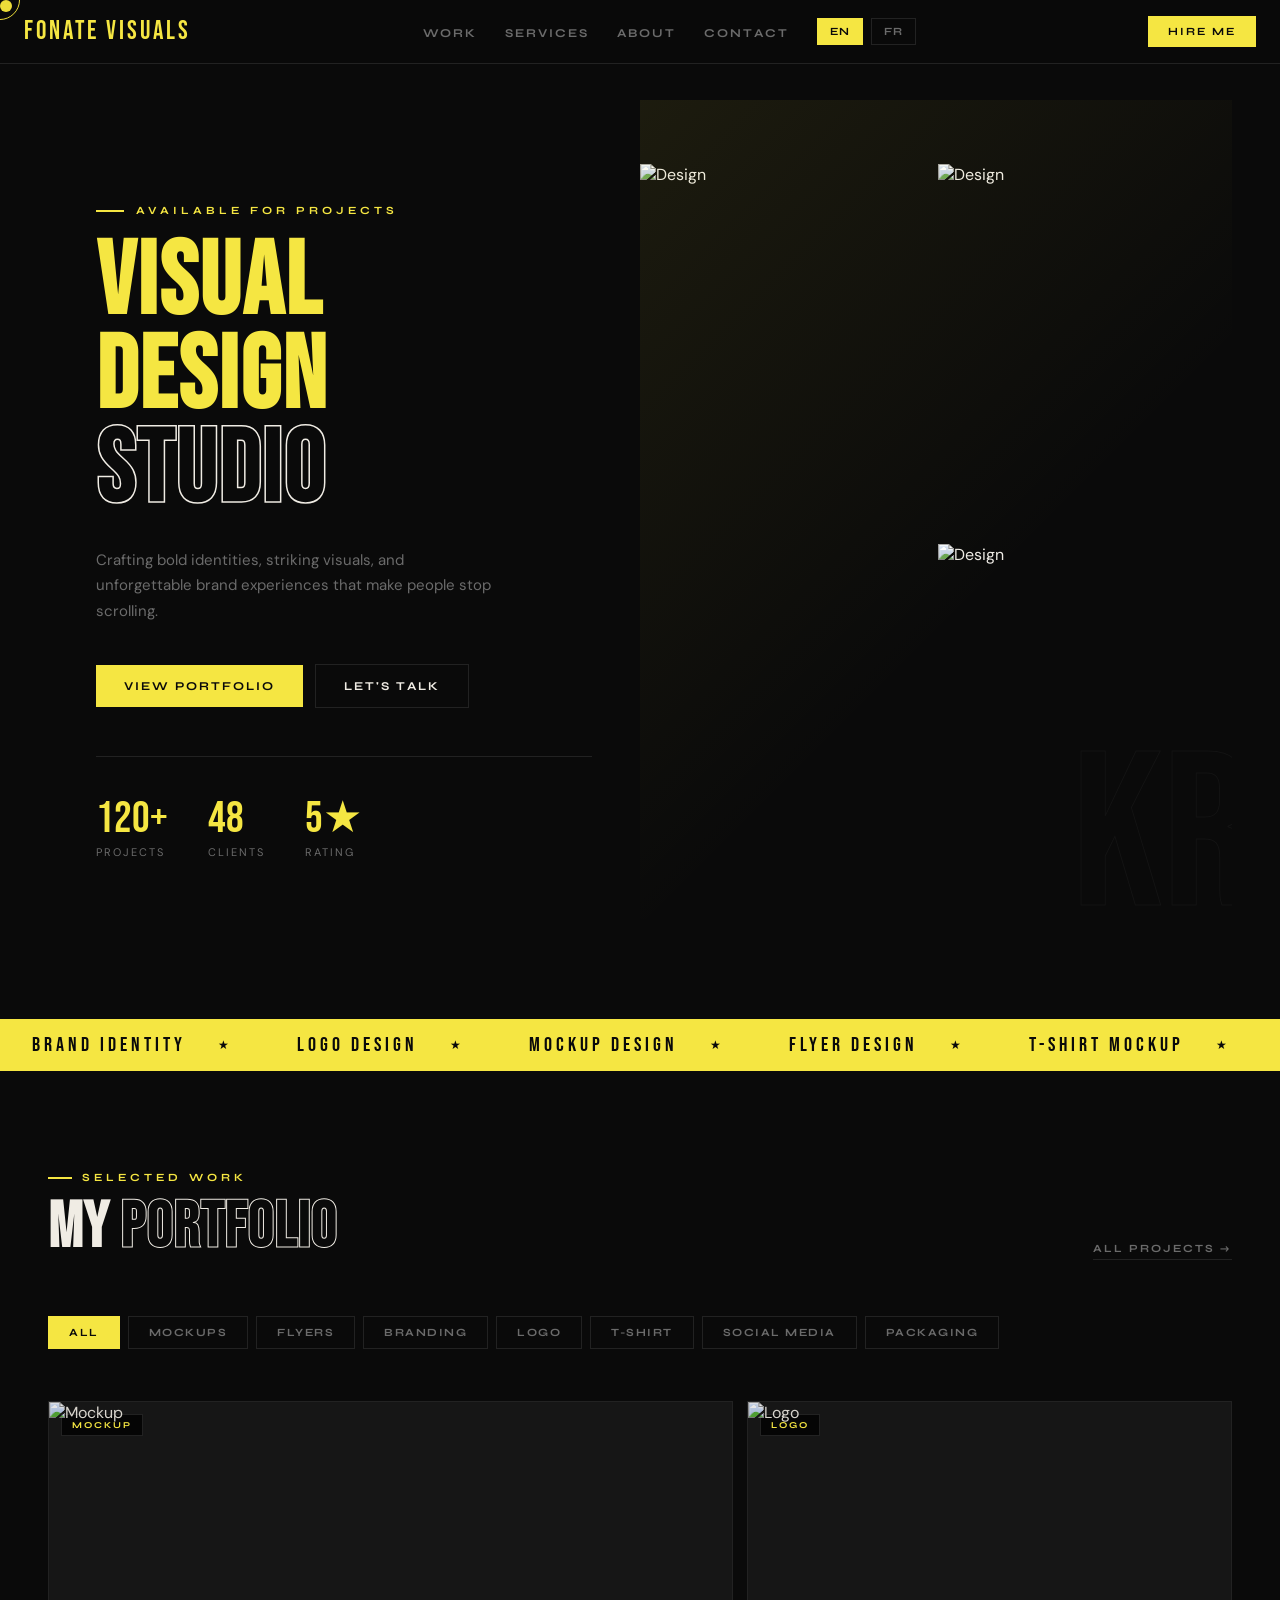
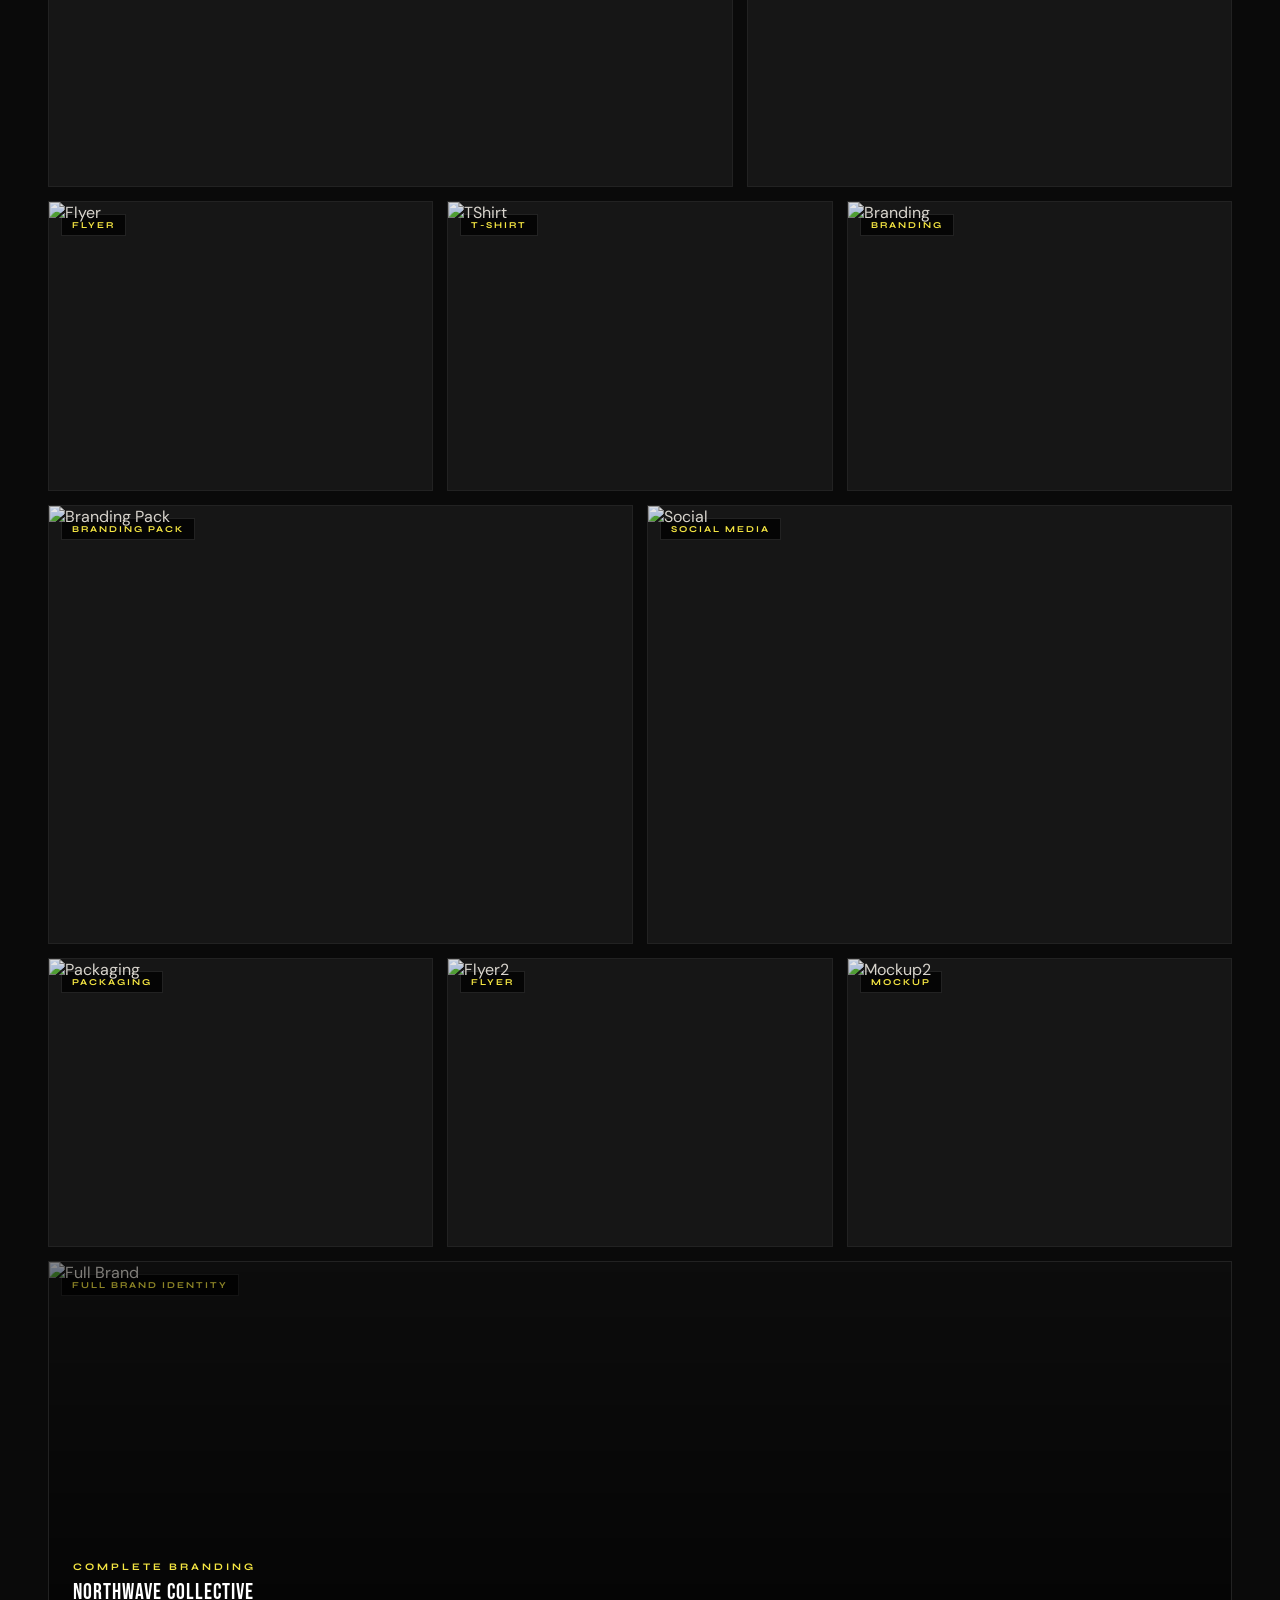
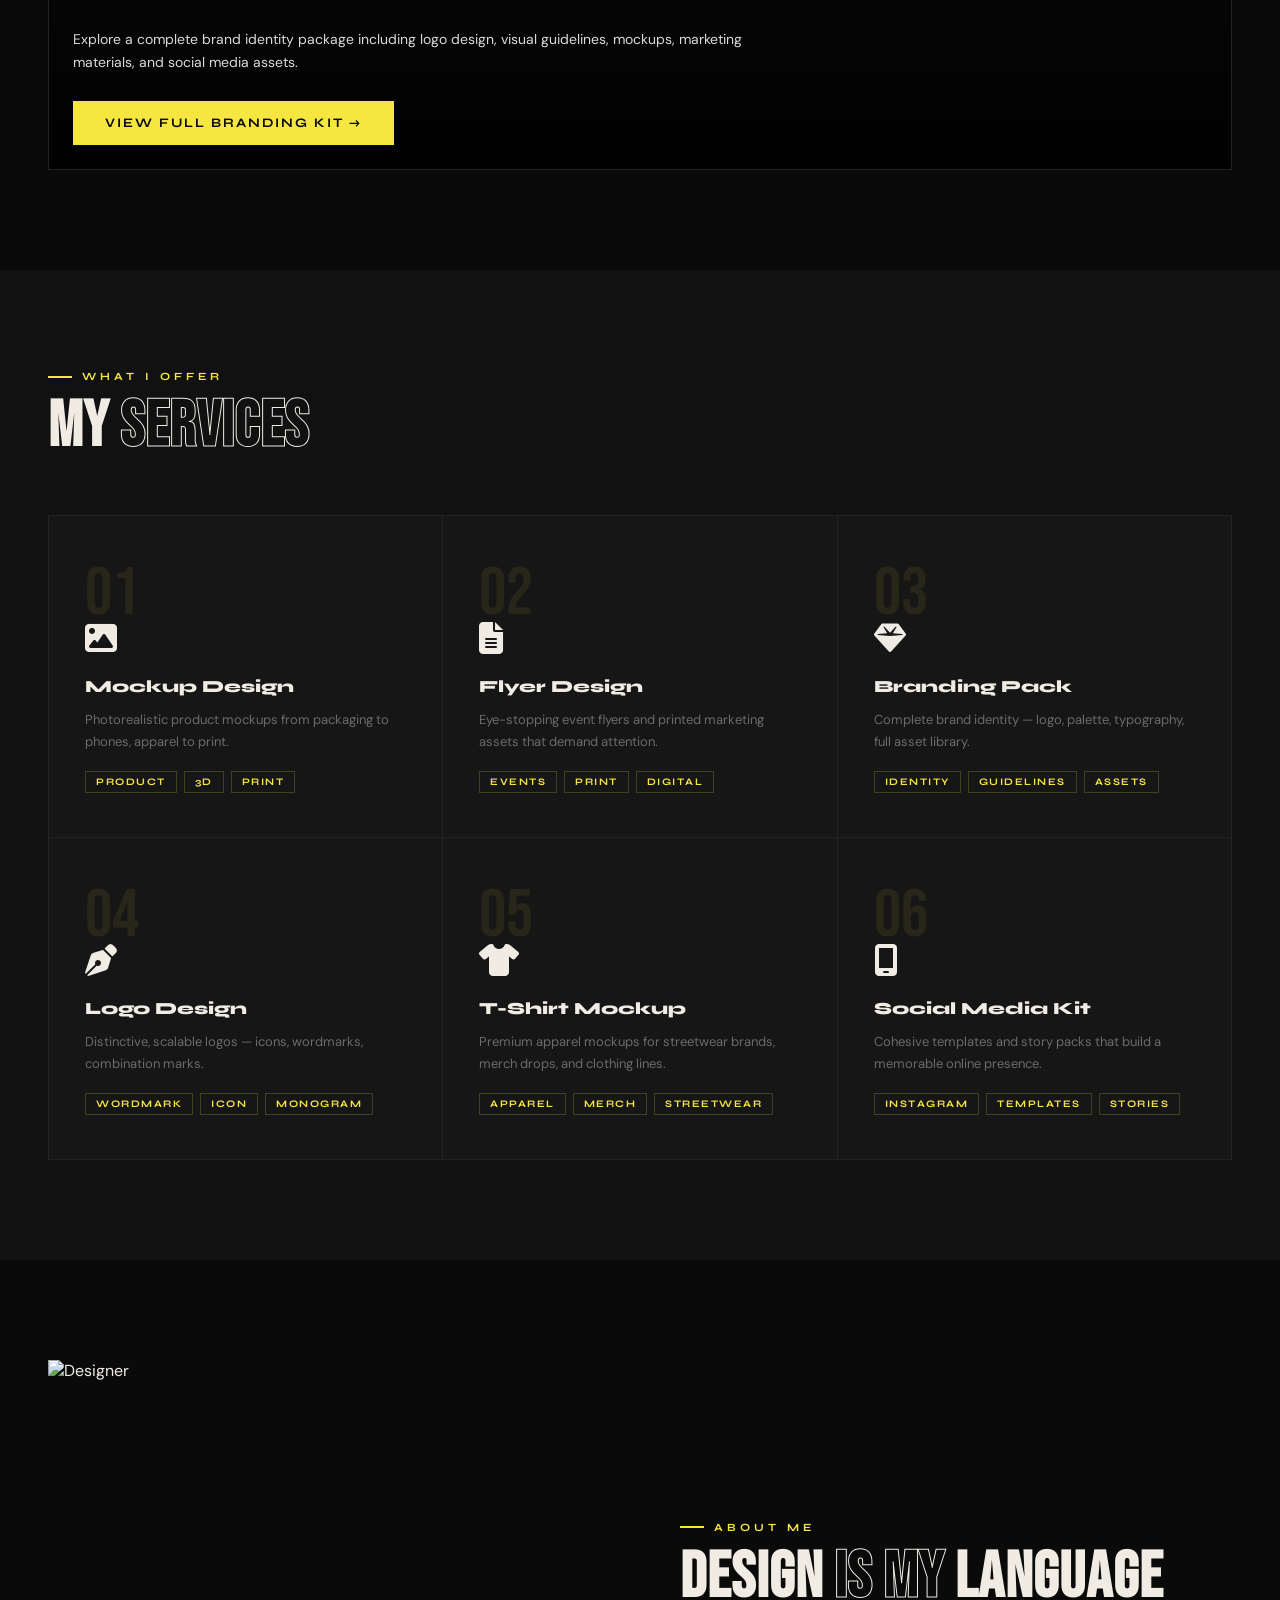
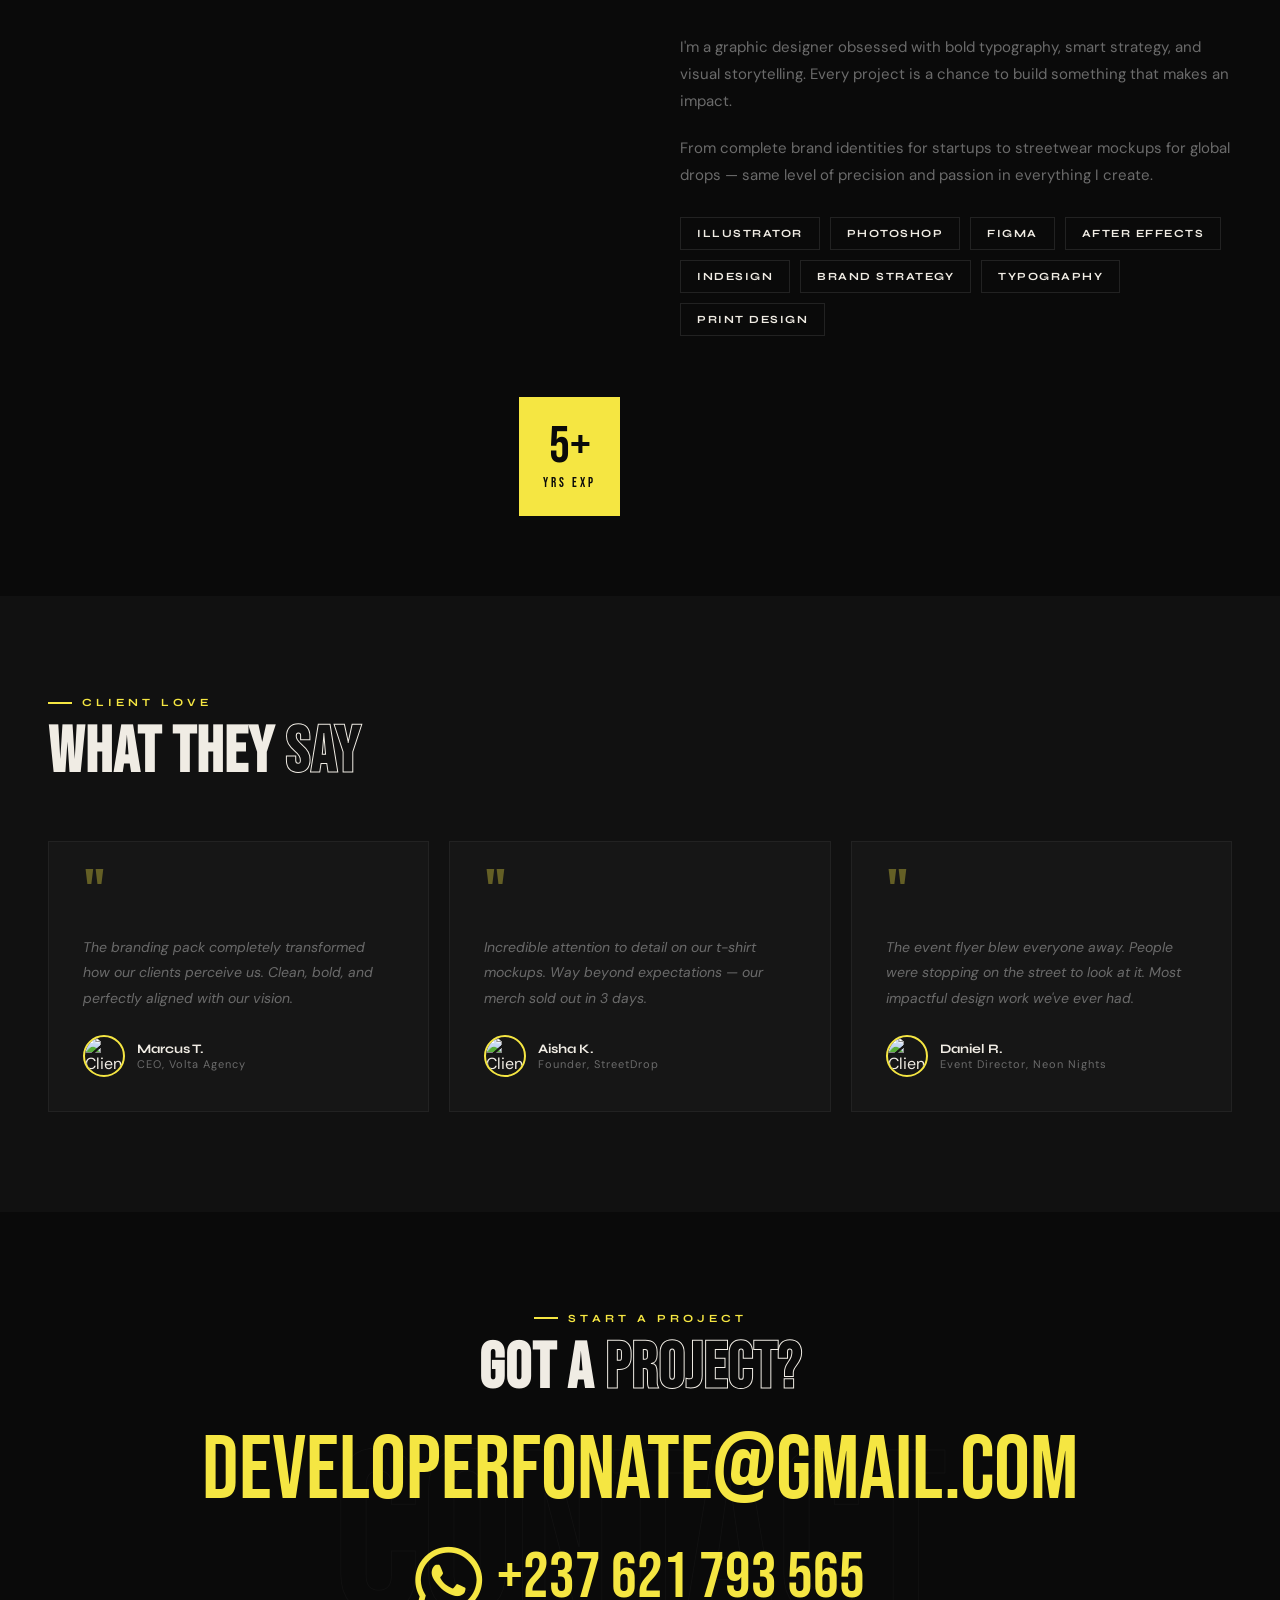
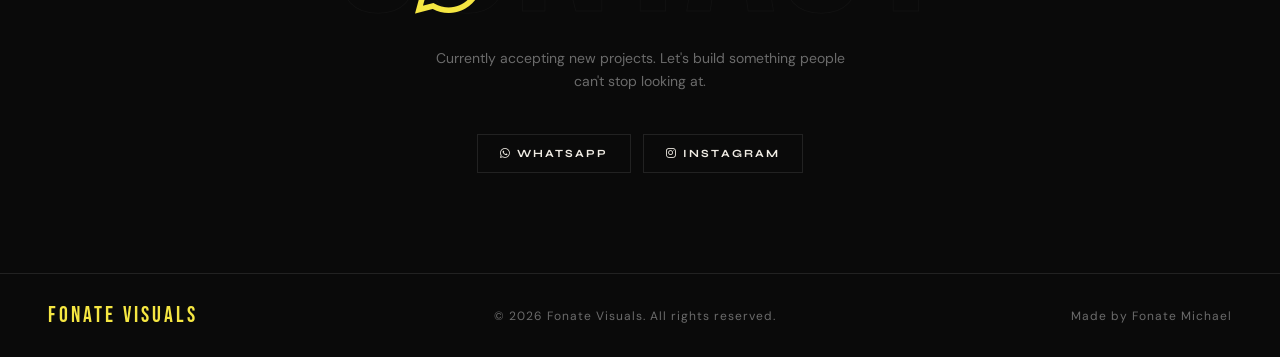
==== index.html @ 59941cfe "first commit" ====
<!DOCTYPE html>
<html lang="en">
<head>
<meta charset="UTF-8"/>
<meta name="viewport" content="width=device-width, initial-scale=1.0"/>
<title>FONATE VISUALS — Design Portfolio</title>
<link href="https://fonts.googleapis.com/css2?family=Bebas+Neue&family=Syne:wght@400;700;800&family=DM+Sans:ital,wght@0,300;0,400;1,300&display=swap" rel="stylesheet"/>
<link rel="stylesheet" href="https://cdnjs.cloudflare.com/ajax/libs/font-awesome/6.5.1/css/all.min.css"/>
<link rel="stylesheet" href="styles.css"/>
</head>
<body>

<div id="loader"><div class="loader-text">FONATE VISUALS</div><div class="loader-bar"></div></div>
<div id="cursor"></div>
<div id="cursor-ring"></div>

<nav>
  <div class="nav-logo">FONATE VISUALS</div>
  <ul class="nav-links">
    <li><a href="#work" data-i18n="nav.work">Work</a></li>
    <li><a href="#services" data-i18n="nav.services">Services</a></li>
    <li><a href="#about" data-i18n="nav.about">About</a></li>
    <li><a href="#contact" data-i18n="nav.contact">Contact</a></li>
    <li class="lang-switcher">
      <button class="lang-btn active" data-lang="en" onclick="switchLanguage('en')">EN</button>
      <button class="lang-btn" data-lang="fr" onclick="switchLanguage('fr')">FR</button>
    </li>
  </ul>
  <button class="nav-cta" data-i18n="nav.hireMe" onclick="document.getElementById('contact').scrollIntoView({behavior:'smooth'})">Hire Me</button>
  <button class="hamburger" id="hamburger" aria-label="Menu">
    <span></span><span></span><span></span>
  </button>
</nav>

<div class="mobile-menu" id="mobileMenu">
  <a href="#work" data-i18n="nav.work" onclick="closeMenu()">Work</a>
  <a href="#services" data-i18n="nav.services" onclick="closeMenu()">Services</a>
  <a href="#about" data-i18n="nav.about" onclick="closeMenu()">About</a>
  <a href="#contact" data-i18n="nav.contact" onclick="closeMenu()">Contact</a>
  <div class="mobile-lang">
    <button class="lang-btn active" data-lang="en" onclick="switchLanguage('en');closeMenu()">EN</button>
    <button class="lang-btn" data-lang="fr" onclick="switchLanguage('fr');closeMenu()">FR</button>
  </div>
  <button class="mob-cta" data-i18n="nav.hireMe" onclick="closeMenu();document.getElementById('contact').scrollIntoView({behavior:'smooth'})">Hire Me →</button>
</div>

<section class="hero" id="home">
  <div class="hero-left">
    <div class="hero-tag" data-i18n="hero.tag">Available for Projects</div>
    <h1 class="hero-title"><span data-i18n="hero.title1">VISUAL</span><br><span data-i18n="hero.title2">DESIGN</span><br><em data-i18n="hero.title3">STUDIO</em></h1>
    <p class="hero-desc" data-i18n="hero.description">Crafting bold identities, striking visuals, and unforgettable brand experiences that make people stop scrolling.</p>
    <div class="hero-btns">
      <button class="btn-primary" data-i18n="hero.viewPortfolio" onclick="document.getElementById('work').scrollIntoView({behavior:'smooth'})">View Portfolio</button>
      <a href="#contact" class="btn-ghost" data-i18n="hero.letsTalk">Let's Talk</a>
    </div>
    <div class="hero-stats">
      <div><div class="stat-num">120+</div><div class="stat-label" data-i18n="hero.projects">Projects</div></div>
      <div><div class="stat-num">48</div><div class="stat-label" data-i18n="hero.clients">Clients</div></div>
      <div><div class="stat-num">5★</div><div class="stat-label" data-i18n="hero.rating">Rating</div></div>
    </div>
  </div>
  <div class="hero-right">
    <div class="hero-img-grid">
      <img class="tall" src="https://images.unsplash.com/photo-1558655146-d09347e92766?w=600&q=80" alt="Design"/>
      <img src="https://images.unsplash.com/photo-1626785774573-4b799315345d?w=600&q=80" alt="Design"/>
      <img src="https://images.unsplash.com/photo-1599305445671-ac291c95aaa9?w=600&q=80" alt="Design"/>
    </div>
    <div class="hero-bg-text">KR</div>
  </div>
</section>

<div class="marquee-section">
  <div class="marquee-track">
    <span class="marquee-item" data-i18n="marquee.brandIdentity">Brand Identity</span>
    <span class="marquee-item" data-i18n="marquee.logoDesign">Logo Design</span>
    <span class="marquee-item" data-i18n="marquee.mockupDesign">Mockup Design</span>
    <span class="marquee-item" data-i18n="marquee.flyerDesign">Flyer Design</span>
    <span class="marquee-item" data-i18n="marquee.tshirtMockup">T-Shirt Mockup</span>
    <span class="marquee-item" data-i18n="marquee.socialMedia">Social Media</span>
    <span class="marquee-item" data-i18n="marquee.packaging">Packaging</span>
    <span class="marquee-item" data-i18n="marquee.brandingPack">Branding Pack</span>
    <span class="marquee-item" data-i18n="marquee.brandIdentity">Brand Identity</span>
    <span class="marquee-item" data-i18n="marquee.logoDesign">Logo Design</span>
    <span class="marquee-item" data-i18n="marquee.mockupDesign">Mockup Design</span>
    <span class="marquee-item" data-i18n="marquee.flyerDesign">Flyer Design</span>
    <span class="marquee-item" data-i18n="marquee.tshirtMockup">T-Shirt Mockup</span>
    <span class="marquee-item" data-i18n="marquee.socialMedia">Social Media</span>
    <span class="marquee-item" data-i18n="marquee.packaging">Packaging</span>
    <span class="marquee-item" data-i18n="marquee.brandingPack">Branding Pack</span>
  </div>
</div>

<section id="work" style="padding-bottom:100px;">
  <div class="section-header reveal">
    <div>
      <div class="section-label" data-i18n="portfolio.label">Selected Work</div>
      <h2 class="section-title"><span data-i18n="portfolio.title1">MY</span> <em data-i18n="portfolio.title2">PORTFOLIO</em></h2>
    </div>
    <a href="#" class="view-all" data-i18n="portfolio.viewAll">All Projects →</a>
  </div>
  <div class="filter-wrap reveal">
    <div class="filter-bar" id="filterBar">
      <button class="filter-btn active" data-i18n="portfolio.filterAll" onclick="filterWork(this,'all')">All</button>
      <button class="filter-btn" data-i18n="portfolio.filterMockups" onclick="filterWork(this,'mockup')">Mockups</button>
      <button class="filter-btn" data-i18n="portfolio.filterFlyers" onclick="filterWork(this,'flyer')">Flyers</button>
      <button class="filter-btn" data-i18n="portfolio.filterBranding" onclick="filterWork(this,'branding')">Branding</button>
      <button class="filter-btn" data-i18n="portfolio.filterLogo" onclick="filterWork(this,'logo')">Logo</button>
      <button class="filter-btn" data-i18n="portfolio.filterTshirt" onclick="filterWork(this,'tshirt')">T-Shirt</button>
      <button class="filter-btn" data-i18n="portfolio.filterSocial" onclick="filterWork(this,'social')">Social Media</button>
      <button class="filter-btn" data-i18n="portfolio.filterPackaging" onclick="filterWork(this,'packaging')">Packaging</button>
    </div>
  </div>

  <div class="portfolio-grid" id="portfolio-grid">
    <div class="port-card wide reveal" data-cat="mockup"><span class="port-meta">Mockup</span><img class="port-img" src="https://images.unsplash.com/photo-1572044162444-ad60f128bdea?w=900&q=80" alt="Mockup"/><div class="port-overlay"><div class="port-category">Product Mockup</div><div class="port-name">URBAN ESSENTIALS</div><div class="port-arrow">→</div></div></div>
    <div class="port-card medium reveal" data-cat="logo"><span class="port-meta">Logo</span><img class="port-img" src="https://images.unsplash.com/photo-1611532736597-de2d4265fba3?w=700&q=80" alt="Logo"/><div class="port-overlay"><div class="port-category">Logo Design</div><div class="port-name">APEX STUDIOS</div><div class="port-arrow">→</div></div></div>
    <div class="port-card third reveal" data-cat="flyer"><span class="port-meta">Flyer</span><img class="port-img" src="https://images.unsplash.com/photo-1598300042247-d088f8ab3a91?w=600&q=80" alt="Flyer"/><div class="port-overlay"><div class="port-category">Event Flyer</div><div class="port-name">NEON NIGHTS</div><div class="port-arrow">→</div></div></div>
    <div class="port-card third reveal" data-cat="tshirt"><span class="port-meta">T-Shirt</span><img class="port-img" src="https://images.unsplash.com/photo-1503341455253-b2e723bb3dbb?w=600&q=80" alt="TShirt"/><div class="port-overlay"><div class="port-category">T-Shirt Mockup</div><div class="port-name">STREETWEAR DROP</div><div class="port-arrow">→</div></div></div>
    <div class="port-card third reveal" data-cat="branding"><span class="port-meta">Branding</span><img class="port-img" src="https://images.unsplash.com/photo-1634942537034-2531766767d1?w=600&q=80" alt="Branding"/><div class="port-overlay"><div class="port-category">Brand Identity</div><div class="port-name">LUXE COSMETICS</div><div class="port-arrow">→</div></div></div>
    <div class="port-card half reveal" data-cat="branding"><span class="port-meta">Branding Pack</span><img class="port-img" src="https://images.unsplash.com/photo-1586717791821-3f44a563fa4c?w=800&q=80" alt="Branding Pack"/><div class="port-overlay"><div class="port-category">Branding Pack</div><div class="port-name">VOLTA AGENCY</div><div class="port-arrow">→</div></div></div>
    <div class="port-card half reveal" data-cat="social"><span class="port-meta">Social Media</span><img class="port-img" src="https://images.unsplash.com/photo-1611162616305-c69b3fa7fbe0?w=800&q=80" alt="Social"/><div class="port-overlay"><div class="port-category">Social Media Kit</div><div class="port-name">PULSE NUTRITION</div><div class="port-arrow">→</div></div></div>
    <div class="port-card third reveal" data-cat="packaging"><span class="port-meta">Packaging</span><img class="port-img" src="https://images.unsplash.com/photo-1560393464-5c69a73c5770?w=600&q=80" alt="Packaging"/><div class="port-overlay"><div class="port-category">Packaging Design</div><div class="port-name">MATCHA RITUAL</div><div class="port-arrow">→</div></div></div>
    <div class="port-card third reveal" data-cat="flyer"><span class="port-meta">Flyer</span><img class="port-img" src="https://images.unsplash.com/photo-1540575467063-178a50c2df87?w=600&q=80" alt="Flyer2"/><div class="port-overlay"><div class="port-category">Event Flyer</div><div class="port-name">SUMMIT CONFERENCE</div><div class="port-arrow">→</div></div></div>
    <div class="port-card third reveal" data-cat="mockup"><span class="port-meta">Mockup</span><img class="port-img" src="https://images.unsplash.com/photo-1585386959984-a4155224a1ad?w=600&q=80" alt="Mockup2"/><div class="port-overlay"><div class="port-category">Product Mockup</div><div class="port-name">SCENT COLLECTION</div><div class="port-arrow">→</div></div></div>
    <div class="port-card full reveal special-card" data-cat="branding" onclick="window.location.href='branding-showcase.html'">
      <span class="port-meta">Full Brand Identity</span>
      <img class="port-img" src="https://images.unsplash.com/photo-1621600411688-4be93cd68504?w=1400&q=80" alt="Full Brand"/>
      <div class="port-overlay special-overlay">
        <div class="port-category">Complete Branding</div>
        <div class="port-name">NORTHWAVE COLLECTIVE</div>
        <p class="port-description" data-i18n="portfolio.brandingDesc">Explore a complete brand identity package including logo design, visual guidelines, mockups, marketing materials, and social media assets.</p>
        <button class="view-branding-btn" data-i18n="portfolio.viewBranding">View Full Branding Kit →</button>
      </div>
    </div>
  </div>

  <div class="portfolio-carousel" id="portCarousel">
    <div class="carousel-track-wrap"><div class="carousel-track" id="portTrack"></div></div>
    <div class="carousel-nav">
      <button class="carousel-btn" id="portPrev">←</button>
      <div class="carousel-dots" id="portDots"></div>
      <div class="carousel-counter" id="portCounter">1/11</div>
      <button class="carousel-btn" id="portNext">→</button>
    </div>
  </div>
</section>

<section class="services-section" id="services">
  <div class="section-header reveal">
    <div>
      <div class="section-label" data-i18n="services.label">What I Offer</div>
      <h2 class="section-title"><span data-i18n="services.title1">MY</span> <em data-i18n="services.title2">SERVICES</em></h2>
    </div>
  </div>
  <div class="services-grid">
    <div class="service-card reveal"><div class="service-num">01</div><div class="service-icon"><i class="fa-solid fa-image"></i></div><div class="service-title" data-i18n="services.service1.title">Mockup Design</div><div class="service-desc" data-i18n="services.service1.description">Photorealistic product mockups from packaging to phones, apparel to print.</div><div class="service-tags"><span class="service-tag">Product</span><span class="service-tag">3D</span><span class="service-tag">Print</span></div></div>
    <div class="service-card reveal"><div class="service-num">02</div><div class="service-icon"><i class="fa-solid fa-file-lines"></i></div><div class="service-title" data-i18n="services.service2.title">Flyer Design</div><div class="service-desc" data-i18n="services.service2.description">Eye-stopping event flyers and printed marketing assets that demand attention.</div><div class="service-tags"><span class="service-tag">Events</span><span class="service-tag">Print</span><span class="service-tag">Digital</span></div></div>
    <div class="service-card reveal"><div class="service-num">03</div><div class="service-icon"><i class="fa-solid fa-gem"></i></div><div class="service-title" data-i18n="services.service3.title">Branding Pack</div><div class="service-desc" data-i18n="services.service3.description">Complete brand identity — logo, palette, typography, full asset library.</div><div class="service-tags"><span class="service-tag">Identity</span><span class="service-tag">Guidelines</span><span class="service-tag">Assets</span></div></div>
    <div class="service-card reveal"><div class="service-num">04</div><div class="service-icon"><i class="fa-solid fa-pen-nib"></i></div><div class="service-title" data-i18n="services.service4.title">Logo Design</div><div class="service-desc" data-i18n="services.service4.description">Distinctive, scalable logos — icons, wordmarks, combination marks.</div><div class="service-tags"><span class="service-tag">Wordmark</span><span class="service-tag">Icon</span><span class="service-tag">Monogram</span></div></div>
    <div class="service-card reveal"><div class="service-num">05</div><div class="service-icon"><i class="fa-solid fa-shirt"></i></div><div class="service-title" data-i18n="services.service5.title">T-Shirt Mockup</div><div class="service-desc" data-i18n="services.service5.description">Premium apparel mockups for streetwear brands, merch drops, and clothing lines.</div><div class="service-tags"><span class="service-tag">Apparel</span><span class="service-tag">Merch</span><span class="service-tag">Streetwear</span></div></div>
    <div class="service-card reveal"><div class="service-num">06</div><div class="service-icon"><i class="fa-solid fa-mobile-screen"></i></div><div class="service-title" data-i18n="services.service6.title">Social Media Kit</div><div class="service-desc" data-i18n="services.service6.description">Cohesive templates and story packs that build a memorable online presence.</div><div class="service-tags"><span class="service-tag">Instagram</span><span class="service-tag">Templates</span><span class="service-tag">Stories</span></div></div>
  </div>
  <div class="services-carousel" id="svcCarousel">
    <div class="carousel-track-wrap"><div class="carousel-track" id="svcTrack"></div></div>
    <div class="carousel-nav">
      <button class="carousel-btn" id="svcPrev">←</button>
      <div class="carousel-dots" id="svcDots"></div>
      <div class="carousel-counter" id="svcCounter">1/6</div>
      <button class="carousel-btn" id="svcNext">→</button>
    </div>
  </div>
</section>

<section id="about">
  <div class="about-section">
    <div class="about-img-wrap reveal">
      <img class="about-img" src="https://images.unsplash.com/photo-1507003211169-0a1dd7228f2d?w=700&q=80" alt="Designer"/>
      <div class="about-img-badge"><span class="big">5+</span><span class="sm" data-i18n="about.badge">YRS EXP</span></div>
    </div>
    <div class="about-content reveal">
      <div class="section-label" data-i18n="about.label">About Me</div>
      <h2 class="section-title" style="margin-bottom:24px;"><span data-i18n="about.title1">DESIGN</span> <em data-i18n="about.title2">IS MY</em> <span data-i18n="about.title3">LANGUAGE</span></h2>
      <p class="about-desc" data-i18n="about.description1">I'm a graphic designer obsessed with bold typography, smart strategy, and visual storytelling. Every project is a chance to build something that makes an impact.</p>
      <p class="about-desc" data-i18n="about.description2">From complete brand identities for startups to streetwear mockups for global drops — same level of precision and passion in everything I create.</p>
      <div class="skills-list">
        <span class="skill-pill">Illustrator</span><span class="skill-pill">Photoshop</span><span class="skill-pill">Figma</span><span class="skill-pill">After Effects</span><span class="skill-pill">InDesign</span><span class="skill-pill">Brand Strategy</span><span class="skill-pill">Typography</span><span class="skill-pill">Print Design</span>
      </div>
    </div>
  </div>
</section>

<section class="testi-section">
  <div class="section-header reveal">
    <div>
      <div class="section-label" data-i18n="testimonials.label">Client Love</div>
      <h2 class="section-title"><span data-i18n="testimonials.title1">WHAT THEY</span> <em data-i18n="testimonials.title2">SAY</em></h2>
    </div>
  </div>
  <div class="testi-grid">
    <div class="testi-card reveal"><div class="testi-quote">"</div><p class="testi-text">The branding pack completely transformed how our clients perceive us. Clean, bold, and perfectly aligned with our vision.</p><div class="testi-author"><img class="testi-avatar" src="https://images.unsplash.com/photo-1500648767791-00dcc994a43e?w=100&q=80" alt="Client"/><div><div class="testi-name">Marcus T.</div><div class="testi-role">CEO, Volta Agency</div></div></div></div>
    <div class="testi-card reveal"><div class="testi-quote">"</div><p class="testi-text">Incredible attention to detail on our t-shirt mockups. Way beyond expectations — our merch sold out in 3 days.</p><div class="testi-author"><img class="testi-avatar" src="https://images.unsplash.com/photo-1494790108377-be9c29b29330?w=100&q=80" alt="Client"/><div><div class="testi-name">Aisha K.</div><div class="testi-role">Founder, StreetDrop</div></div></div></div>
    <div class="testi-card reveal"><div class="testi-quote">"</div><p class="testi-text">The event flyer blew everyone away. People were stopping on the street to look at it. Most impactful design work we've ever had.</p><div class="testi-author"><img class="testi-avatar" src="https://images.unsplash.com/photo-1472099645785-5658abf4ff4e?w=100&q=80" alt="Client"/><div><div class="testi-name">Daniel R.</div><div class="testi-role">Event Director, Neon Nights</div></div></div></div>
  </div>
  <div class="testi-carousel" id="testiCarousel">
    <div class="carousel-track-wrap"><div class="carousel-track" id="testiTrack"></div></div>
    <div class="carousel-nav">
      <button class="carousel-btn" id="testiPrev">←</button>
      <div class="carousel-dots" id="testiDots"></div>
      <div class="carousel-counter" id="testiCounter">1/3</div>
      <button class="carousel-btn" id="testiNext">→</button>
    </div>
  </div>
</section>

<section class="contact-section" id="contact">
  <div class="reveal">
    <div class="section-label" style="justify-content:center;" data-i18n="contact.label">Start a Project</div>
    <h2 class="section-title"><span data-i18n="contact.title1">GOT A</span> <em data-i18n="contact.title2">PROJECT?</em></h2>
    <div class="contact-big"><a href="mailto:developerfonate@gmail.com">developerfonate@gmail.com</a></div>
    <div class="contact-big" style="margin-top:20px;display:flex;align-items:center;justify-content:center;gap:15px;"><i class="fa-brands fa-whatsapp" style="font-size:clamp(32px,6vw,80px);color:var(--accent);"></i><a href="https://wa.me/237621793565" target="_blank" style="font-size:clamp(28px,5vw,70px);">+237 621 793 565</a></div>
    <p style="color:var(--muted);font-size:14px;max-width:420px;margin:0 auto;line-height:1.7;" data-i18n="contact.description">Currently accepting new projects. Let's build something people can't stop looking at.</p>
    <div class="contact-social">
      <a href="https://wa.me/237621793565" target="_blank" class="social-btn"><i class="fa-brands fa-whatsapp"></i> <span data-i18n="contact.whatsapp">WhatsApp</span></a>
      <a href="https://www.instagram.com/developerfonate" target="_blank" class="social-btn"><i class="fa-brands fa-instagram"></i> <span data-i18n="contact.instagram">Instagram</span></a>
    </div>
  </div>
</section>

<footer>
  <div class="footer-logo">FONATE VISUALS</div>
  <div class="footer-text"><span data-i18n="footer.copyright">© </span><span id="currentYear"></span><span data-i18n="footer.copyrightText"> Fonate Visuals. All rights reserved.</span></div>
  <div class="footer-text" data-i18n="footer.tagline">Made by Fonate Michael</div>
</footer>

<script src="script.js"></script>
</body>
</html>
---- styles.css ----
:root {
  --bg:#0a0a0a; --surface:#111111; --card:#161616;
  --accent:#f5e642; --text:#f0ece4; --muted:#6b6b6b; --border:#222;
  --nav-h:64px;
}
*,*::before,*::after{margin:0;padding:0;box-sizing:border-box;}
html{scroll-behavior:smooth;}
body{background:var(--bg);color:var(--text);font-family:'DM Sans',sans-serif;overflow-x:hidden;}

@media(hover:hover){body{cursor:none;} #cursor,#cursor-ring{display:block;}}
@media(hover:none){#cursor,#cursor-ring{display:none!important;}}
#cursor{width:12px;height:12px;background:var(--accent);border-radius:50%;position:fixed;top:0;left:0;pointer-events:none;z-index:9999;mix-blend-mode:difference;}
#cursor-ring{width:40px;height:40px;border:1.5px solid var(--accent);border-radius:50%;position:fixed;top:0;left:0;pointer-events:none;z-index:9998;transition:transform .4s cubic-bezier(.17,.67,.35,.99),width .3s,height .3s;mix-blend-mode:difference;}

#loader{position:fixed;inset:0;background:var(--bg);z-index:10000;display:flex;align-items:center;justify-content:center;flex-direction:column;gap:24px;}
.loader-text{font-family:'Bebas Neue',sans-serif;font-size:clamp(48px,12vw,80px);letter-spacing:8px;color:var(--accent);}
.loader-bar{width:min(200px,60vw);height:2px;background:var(--border);position:relative;overflow:hidden;}
.loader-bar::after{content:'';position:absolute;top:0;left:-100%;width:100%;height:100%;background:var(--accent);animation:load 1.6s ease forwards;}
@keyframes load{to{left:0;}}

nav{position:fixed;top:0;left:0;right:0;z-index:200;height:var(--nav-h);display:flex;align-items:center;justify-content:space-between;padding:0 24px;backdrop-filter:blur(20px);background:rgba(10,10,10,.85);border-bottom:1px solid var(--border);}
.nav-logo{font-family:'Bebas Neue',sans-serif;font-size:26px;letter-spacing:3px;color:var(--accent);}
.nav-links{display:flex;gap:28px;list-style:none;align-items:center;}
.nav-links a{font-family:'Syne',sans-serif;font-size:12px;font-weight:700;letter-spacing:2px;text-transform:uppercase;text-decoration:none;color:var(--muted);transition:color .25s;}
.nav-links a:hover{color:var(--accent);}
.lang-switcher{display:flex;gap:8px;align-items:center;}
.lang-btn{font-family:'Syne',sans-serif;font-size:11px;font-weight:700;letter-spacing:1px;text-transform:uppercase;color:var(--muted);background:transparent;border:1px solid var(--border);padding:6px 12px;cursor:pointer;transition:all .2s;}
.lang-btn:hover,.lang-btn.active{background:var(--accent);color:var(--bg);border-color:var(--accent);}
.nav-cta{font-family:'Syne',sans-serif;font-size:11px;font-weight:700;letter-spacing:2px;text-transform:uppercase;color:var(--bg);background:var(--accent);border:none;padding:9px 20px;cursor:pointer;transition:background .2s;}
.nav-cta:hover{background:#fff;}
.hamburger{display:none;flex-direction:column;gap:5px;background:none;border:none;cursor:pointer;padding:4px;}
.hamburger span{display:block;width:24px;height:2px;background:var(--text);transition:all .3s;}
.hamburger.open span:nth-child(1){transform:translateY(7px) rotate(45deg);}
.hamburger.open span:nth-child(2){opacity:0;}
.hamburger.open span:nth-child(3){transform:translateY(-7px) rotate(-45deg);}
.mobile-menu{position:fixed;top:var(--nav-h);left:0;right:0;bottom:0;background:rgba(10,10,10,.98);backdrop-filter:blur(20px);z-index:190;display:flex;flex-direction:column;align-items:center;justify-content:center;gap:8px;transform:translateX(100%);transition:transform .4s cubic-bezier(.17,.67,.35,.99);}
.mobile-menu.open{transform:translateX(0);}
.mobile-menu a{font-family:'Bebas Neue',sans-serif;font-size:clamp(40px,10vw,56px);letter-spacing:4px;color:var(--text);text-decoration:none;border-bottom:2px solid transparent;transition:color .2s,border-color .2s;padding-bottom:4px;}
.mobile-menu a:hover{color:var(--accent);border-color:var(--accent);}
.mob-cta{margin-top:32px;font-family:'Syne',sans-serif;font-size:14px;font-weight:700;letter-spacing:3px;text-transform:uppercase;background:var(--accent);color:var(--bg);padding:16px 48px;border:none;cursor:pointer;}
.mobile-lang{display:flex;gap:8px;margin-top:20px;}

.hero{min-height:100svh;display:grid;grid-template-columns:1fr 1fr;position:relative;overflow:hidden;}
.hero-left{display:flex;flex-direction:column;justify-content:center;padding:calc(var(--nav-h) + 40px) 48px 60px;position:relative;z-index:2;}
.hero-tag{font-family:'Syne',sans-serif;font-size:11px;font-weight:700;letter-spacing:4px;text-transform:uppercase;color:var(--accent);margin-bottom:20px;display:flex;align-items:center;gap:12px;}
.hero-tag::before{content:'';display:inline-block;width:28px;height:2px;background:var(--accent);}
.hero-title{font-family:'Bebas Neue',sans-serif;font-size:clamp(64px,8vw,130px);line-height:.92;letter-spacing:2px;margin-bottom:28px;}
.hero-title span{color:var(--accent);}
.hero-title em{font-style:normal;-webkit-text-stroke:1.5px var(--text);color:transparent;}
.hero-desc{font-size:15px;line-height:1.7;color:var(--muted);max-width:400px;margin-bottom:40px;}
.hero-btns{display:flex;gap:12px;align-items:center;flex-wrap:wrap;}
.btn-primary{font-family:'Syne',sans-serif;font-weight:700;font-size:12px;letter-spacing:2px;text-transform:uppercase;background:var(--accent);color:var(--bg);border:none;padding:14px 28px;cursor:pointer;transition:all .25s;}
.btn-primary:hover{background:#fff;transform:translateY(-2px);}
.btn-ghost{font-family:'Syne',sans-serif;font-weight:700;font-size:12px;letter-spacing:2px;text-transform:uppercase;color:var(--text);background:transparent;border:1px solid var(--border);padding:14px 28px;cursor:pointer;transition:all .25s;text-decoration:none;display:inline-block;}
.btn-ghost:hover{border-color:var(--accent);color:var(--accent);}
.hero-stats{margin-top:48px;display:flex;gap:40px;padding-top:40px;border-top:1px solid var(--border);}
.stat-num{font-family:'Bebas Neue',sans-serif;font-size:44px;color:var(--accent);line-height:1;}
.stat-label{font-size:11px;letter-spacing:2px;text-transform:uppercase;color:var(--muted);margin-top:4px;}
.hero-right{position:relative;overflow:hidden;}
.hero-right::before{content:'';position:absolute;inset:0;background:linear-gradient(135deg,rgba(245,230,66,.08) 0%,transparent 60%);z-index:1;}
.hero-img-grid{position:absolute;inset:0;display:grid;grid-template-columns:1fr 1fr;grid-template-rows:1fr 1fr;gap:4px;padding-top:var(--nav-h);}
.hero-img-grid img{width:100%;height:100%;object-fit:cover;filter:grayscale(30%);transition:filter .5s;}
.hero-img-grid img:hover{filter:grayscale(0%);}
.hero-img-grid .tall{grid-row:1/3;}
.hero-bg-text{position:absolute;bottom:-30px;right:-20px;font-family:'Bebas Neue',sans-serif;font-size:220px;color:transparent;-webkit-text-stroke:1px rgba(255,255,255,.04);pointer-events:none;z-index:0;line-height:1;}

.marquee-section{background:var(--accent);padding:14px 0;overflow:hidden;white-space:nowrap;}
.marquee-track{display:inline-flex;animation:marquee 22s linear infinite;}
.marquee-item{font-family:'Bebas Neue',sans-serif;font-size:20px;letter-spacing:4px;color:var(--bg);padding:0 32px;display:flex;align-items:center;gap:32px;}
.marquee-item::after{content:'★';font-size:12px;}
@keyframes marquee{from{transform:translateX(0);}to{transform:translateX(-50%);}}

section{padding:100px 48px;}
.section-header{display:flex;align-items:flex-end;justify-content:space-between;margin-bottom:56px;}
.section-label{font-family:'Syne',sans-serif;font-size:11px;font-weight:700;letter-spacing:4px;text-transform:uppercase;color:var(--accent);margin-bottom:12px;display:flex;align-items:center;gap:10px;}
.section-label::before{content:'';width:24px;height:2px;background:var(--accent);display:inline-block;}
.section-title{font-family:'Bebas Neue',sans-serif;font-size:clamp(42px,5vw,72px);line-height:1;letter-spacing:1px;}
.section-title em{font-style:normal;-webkit-text-stroke:1px var(--text);color:transparent;}
.view-all{font-family:'Syne',sans-serif;font-weight:700;font-size:11px;letter-spacing:2px;text-transform:uppercase;color:var(--muted);text-decoration:none;border-bottom:1px solid var(--border);padding-bottom:4px;transition:color .2s,border-color .2s;white-space:nowrap;}
.view-all:hover{color:var(--accent);border-color:var(--accent);}

.filter-wrap{overflow-x:auto;-webkit-overflow-scrolling:touch;margin-bottom:48px;padding-bottom:4px;scrollbar-width:none;}
.filter-wrap::-webkit-scrollbar{display:none;}
.filter-bar{display:flex;gap:8px;width:max-content;}
.filter-btn{font-family:'Syne',sans-serif;font-weight:700;font-size:11px;letter-spacing:1.5px;text-transform:uppercase;color:var(--muted);background:transparent;border:1px solid var(--border);padding:9px 20px;cursor:pointer;transition:all .2s;white-space:nowrap;}
.filter-btn:hover,.filter-btn.active{background:var(--accent);color:var(--bg);border-color:var(--accent);}

.portfolio-grid{display:grid;grid-template-columns:repeat(12,1fr);gap:14px;}
.port-card{background:var(--card);border:1px solid var(--border);overflow:hidden;position:relative;cursor:pointer;transition:transform .4s cubic-bezier(.17,.67,.35,.99),border-color .3s;}
.port-card:hover{transform:translateY(-6px);border-color:var(--accent);}
.port-card.wide{grid-column:span 7;}.port-card.medium{grid-column:span 5;}.port-card.third{grid-column:span 4;}.port-card.half{grid-column:span 6;}.port-card.full{grid-column:span 12;}
.port-img{width:100%;aspect-ratio:4/3;object-fit:cover;display:block;transition:transform .6s cubic-bezier(.17,.67,.35,.99),filter .4s;filter:brightness(.9);}
.port-card:hover .port-img{transform:scale(1.05);filter:brightness(1);}
.port-card.wide .port-img{aspect-ratio:16/9;}.port-card.full .port-img{aspect-ratio:21/9;}
.port-overlay{position:absolute;inset:0;background:linear-gradient(to top,rgba(0,0,0,.88) 0%,transparent 55%);display:flex;flex-direction:column;justify-content:flex-end;padding:24px;opacity:0;transition:opacity .35s;}
.port-card:hover .port-overlay{opacity:1;}
.special-overlay{opacity:1!important;background:linear-gradient(to top,rgba(0,0,0,.92) 0%,rgba(0,0,0,.4) 100%);}
.port-description{font-size:14px;line-height:1.6;color:rgba(255,255,255,.85);margin:12px 0 20px;max-width:700px;}
.view-branding-btn{font-family:'Syne',sans-serif;font-weight:700;font-size:13px;letter-spacing:2px;text-transform:uppercase;background:var(--accent);color:var(--bg);border:none;padding:14px 32px;cursor:pointer;transition:all .3s;align-self:flex-start;margin-top:8px;}
.view-branding-btn:hover{background:#fff;transform:translateX(5px);}
@media(hover:none){.port-overlay{opacity:1!important;}}
.port-category{font-family:'Syne',sans-serif;font-size:10px;font-weight:700;letter-spacing:3px;text-transform:uppercase;color:var(--accent);margin-bottom:6px;}
.port-name{font-family:'Bebas Neue',sans-serif;font-size:22px;letter-spacing:1px;color:#fff;margin-bottom:10px;}
.port-arrow{width:34px;height:34px;border:1px solid rgba(255,255,255,.3);display:flex;align-items:center;justify-content:center;color:#fff;font-size:15px;transition:background .2s;}
.port-card:hover .port-arrow,.port-arrow:hover{background:var(--accent);border-color:var(--accent);color:var(--bg);}
.port-meta{position:absolute;top:12px;left:12px;background:rgba(0,0,0,.75);backdrop-filter:blur(10px);border:1px solid var(--border);padding:5px 10px;font-family:'Syne',sans-serif;font-size:9px;font-weight:700;letter-spacing:2px;text-transform:uppercase;color:var(--accent);}

.portfolio-carousel{display:none;position:relative;}

.carousel-track-wrap{overflow:hidden;}
.carousel-track{display:flex;gap:14px;transition:transform .45s cubic-bezier(.17,.67,.35,.99);will-change:transform;}
.carousel-card-size{flex:0 0 calc(85vw - 20px);min-width:0;}
.carousel-nav{display:flex;align-items:center;justify-content:space-between;margin-top:18px;}
.carousel-dots{display:flex;gap:7px;flex:1;justify-content:center;}
.carousel-dot{width:6px;height:6px;border-radius:50%;background:var(--border);transition:background .3s,width .3s;border:none;cursor:pointer;padding:0;}
.carousel-dot.active{background:var(--accent);width:20px;border-radius:3px;}
.carousel-btn{width:40px;height:40px;border:1px solid var(--border);background:transparent;color:var(--text);font-size:17px;cursor:pointer;display:flex;align-items:center;justify-content:center;transition:all .2s;flex-shrink:0;}
.carousel-btn:hover{border-color:var(--accent);color:var(--accent);}
.carousel-counter{font-family:'Syne',sans-serif;font-size:11px;font-weight:700;color:var(--muted);letter-spacing:2px;min-width:44px;text-align:right;}

.services-section{background:var(--surface);}
.services-grid{display:grid;grid-template-columns:repeat(3,1fr);gap:1px;background:var(--border);border:1px solid var(--border);}
.service-card{background:var(--card);padding:44px 36px;position:relative;overflow:hidden;transition:background .3s;}
.service-card::before{content:'';position:absolute;bottom:0;left:0;right:0;height:3px;background:var(--accent);transform:scaleX(0);transition:transform .4s cubic-bezier(.17,.67,.35,.99);}
.service-card:hover::before{transform:scaleX(1);}
.service-card:hover{background:#1a1a1a;}
.service-num{font-family:'Bebas Neue',sans-serif;font-size:68px;color:rgba(245,230,66,.08);line-height:1;margin-bottom:-10px;}
.service-icon{font-size:32px;margin-bottom:16px;}
.service-title{font-family:'Syne',sans-serif;font-size:17px;font-weight:800;margin-bottom:12px;}
.service-desc{font-size:13px;color:var(--muted);line-height:1.7;}
.service-tags{display:flex;flex-wrap:wrap;gap:7px;margin-top:18px;}
.service-tag{font-size:10px;letter-spacing:1.5px;text-transform:uppercase;font-family:'Syne',sans-serif;font-weight:700;color:var(--accent);border:1px solid rgba(245,230,66,.2);padding:4px 10px;}
.services-carousel{display:none;}

.about-section{display:grid;grid-template-columns:1fr 1fr;gap:80px;align-items:center;}
.about-img-wrap{position:relative;}
.about-img{width:100%;aspect-ratio:3/4;object-fit:cover;display:block;filter:grayscale(20%);}
.about-img-badge{position:absolute;bottom:-20px;right:-20px;background:var(--accent);color:var(--bg);padding:24px;font-family:'Bebas Neue',sans-serif;text-align:center;}
.about-img-badge .big{font-size:52px;line-height:1;display:block;}
.about-img-badge .sm{font-size:13px;letter-spacing:3px;}
.about-desc{font-size:15px;line-height:1.8;color:var(--muted);margin-bottom:20px;}
.skills-list{display:flex;flex-wrap:wrap;gap:10px;margin-top:28px;}
.skill-pill{font-family:'Syne',sans-serif;font-size:11px;font-weight:700;letter-spacing:1.5px;text-transform:uppercase;padding:9px 16px;border:1px solid var(--border);color:var(--text);transition:all .2s;}
.skill-pill:hover{border-color:var(--accent);color:var(--accent);}

.testi-section{background:var(--surface);}
.testi-grid{display:grid;grid-template-columns:repeat(3,1fr);gap:20px;}
.testi-card{background:var(--card);border:1px solid var(--border);padding:34px;position:relative;transition:border-color .3s,transform .3s;}
.testi-card:hover{border-color:var(--accent);transform:translateY(-4px);}
.testi-quote{font-family:'Bebas Neue',sans-serif;font-size:68px;color:var(--accent);line-height:.6;margin-bottom:18px;opacity:.35;}
.testi-text{font-size:14px;line-height:1.8;color:var(--muted);margin-bottom:24px;font-style:italic;}
.testi-author{display:flex;align-items:center;gap:12px;}
.testi-avatar{width:42px;height:42px;border-radius:50%;object-fit:cover;border:2px solid var(--accent);}
.testi-name{font-family:'Syne',sans-serif;font-weight:700;font-size:13px;}
.testi-role{font-size:11px;color:var(--muted);letter-spacing:1px;}
.testi-carousel{display:none;}

.contact-section{text-align:center;position:relative;overflow:hidden;}
.contact-section::before{content:'CONTACT';position:absolute;top:50%;left:50%;transform:translate(-50%,-50%);font-family:'Bebas Neue',sans-serif;font-size:clamp(80px,18vw,260px);color:transparent;-webkit-text-stroke:1px rgba(255,255,255,.03);pointer-events:none;white-space:nowrap;}
.contact-big{font-family:'Bebas Neue',sans-serif;font-size:clamp(36px,7vw,100px);line-height:.95;margin:28px 0;}
.contact-big a{color:var(--accent);text-decoration:none;border-bottom:3px solid transparent;transition:border-color .2s;word-break:break-all;}
.contact-big a:hover{border-color:var(--accent);}
.contact-social{display:flex;gap:12px;justify-content:center;flex-wrap:wrap;margin-top:40px;}
.social-btn{font-family:'Syne',sans-serif;font-weight:700;font-size:11px;letter-spacing:2px;text-transform:uppercase;text-decoration:none;color:var(--text);border:1px solid var(--border);padding:12px 22px;transition:all .25s;}
.social-btn:hover{background:var(--accent);color:var(--bg);border-color:var(--accent);}

footer{padding:28px 48px;border-top:1px solid var(--border);display:flex;align-items:center;justify-content:space-between;flex-wrap:wrap;gap:8px;}
.footer-logo{font-family:'Bebas Neue',sans-serif;font-size:22px;color:var(--accent);letter-spacing:3px;}
.footer-text{font-size:12px;color:var(--muted);letter-spacing:1px;}

.reveal{opacity:0;transform:translateY(30px);transition:opacity .7s cubic-bezier(.17,.67,.35,.99),transform .7s cubic-bezier(.17,.67,.35,.99);}
.reveal.visible{opacity:1;transform:translateY(0);}

@media(max-width:1100px){
  .hero{grid-template-columns:1fr;}
  .hero-right{display:none;}
  .services-grid{grid-template-columns:1fr 1fr;}
  .port-card.wide,.port-card.medium{grid-column:span 12;}
  .port-card.third{grid-column:span 6;}
  .port-card.half{grid-column:span 6;}
  .port-card.full{grid-column:span 12;}
  .testi-grid{grid-template-columns:1fr 1fr;}
  .about-section{grid-template-columns:1fr;gap:48px;}
}

@media(max-width:768px){
  :root{--nav-h:58px;}
  nav{padding:0 18px;}
  .nav-links,.nav-cta{display:none;}
  .hamburger{display:flex;}
  .hero{grid-template-columns:1fr;min-height:100svh;}
  .hero-left{padding:calc(var(--nav-h) + 28px) 20px 48px;}
  .hero-title{font-size:clamp(52px,14vw,76px);margin-bottom:18px;}
  .hero-desc{font-size:14px;max-width:100%;margin-bottom:28px;}
  .hero-btns{gap:10px;}
  .btn-primary,.btn-ghost{font-size:11px;padding:12px 20px;}
  .hero-stats{margin-top:32px;padding-top:28px;gap:24px;}
  .stat-num{font-size:34px;}
  .stat-label{font-size:10px;letter-spacing:1px;}
  section{padding:68px 20px;}
  #about{padding:68px 20px!important;}
  .section-header{flex-direction:column;align-items:flex-start;gap:14px;margin-bottom:28px;}
  .section-title{font-size:clamp(34px,9vw,50px);}
  .portfolio-grid{display:none;}
  .portfolio-carousel{display:block;}
  .filter-wrap{margin-bottom:24px;}
  .filter-btn{padding:7px 15px;font-size:10px;}
  .services-grid{display:none;}
  .services-carousel{display:block;}
  .about-section{grid-template-columns:1fr;gap:28px;}
  .about-img{aspect-ratio:16/9;}
  .about-img-badge{bottom:-14px;right:-6px;padding:16px;}
  .about-img-badge .big{font-size:38px;}
  .about-img-badge .sm{font-size:10px;}
  .about-desc{font-size:14px;}
  .testi-grid{display:none;}
  .testi-carousel{display:block;}
  .contact-section{padding:72px 20px!important;}
  .contact-big{font-size:clamp(28px,8vw,52px);}
  footer{padding:22px 20px;flex-direction:column;text-align:center;gap:6px;}
}

@media(max-width:380px){
  .hero-title{font-size:48px;}
}
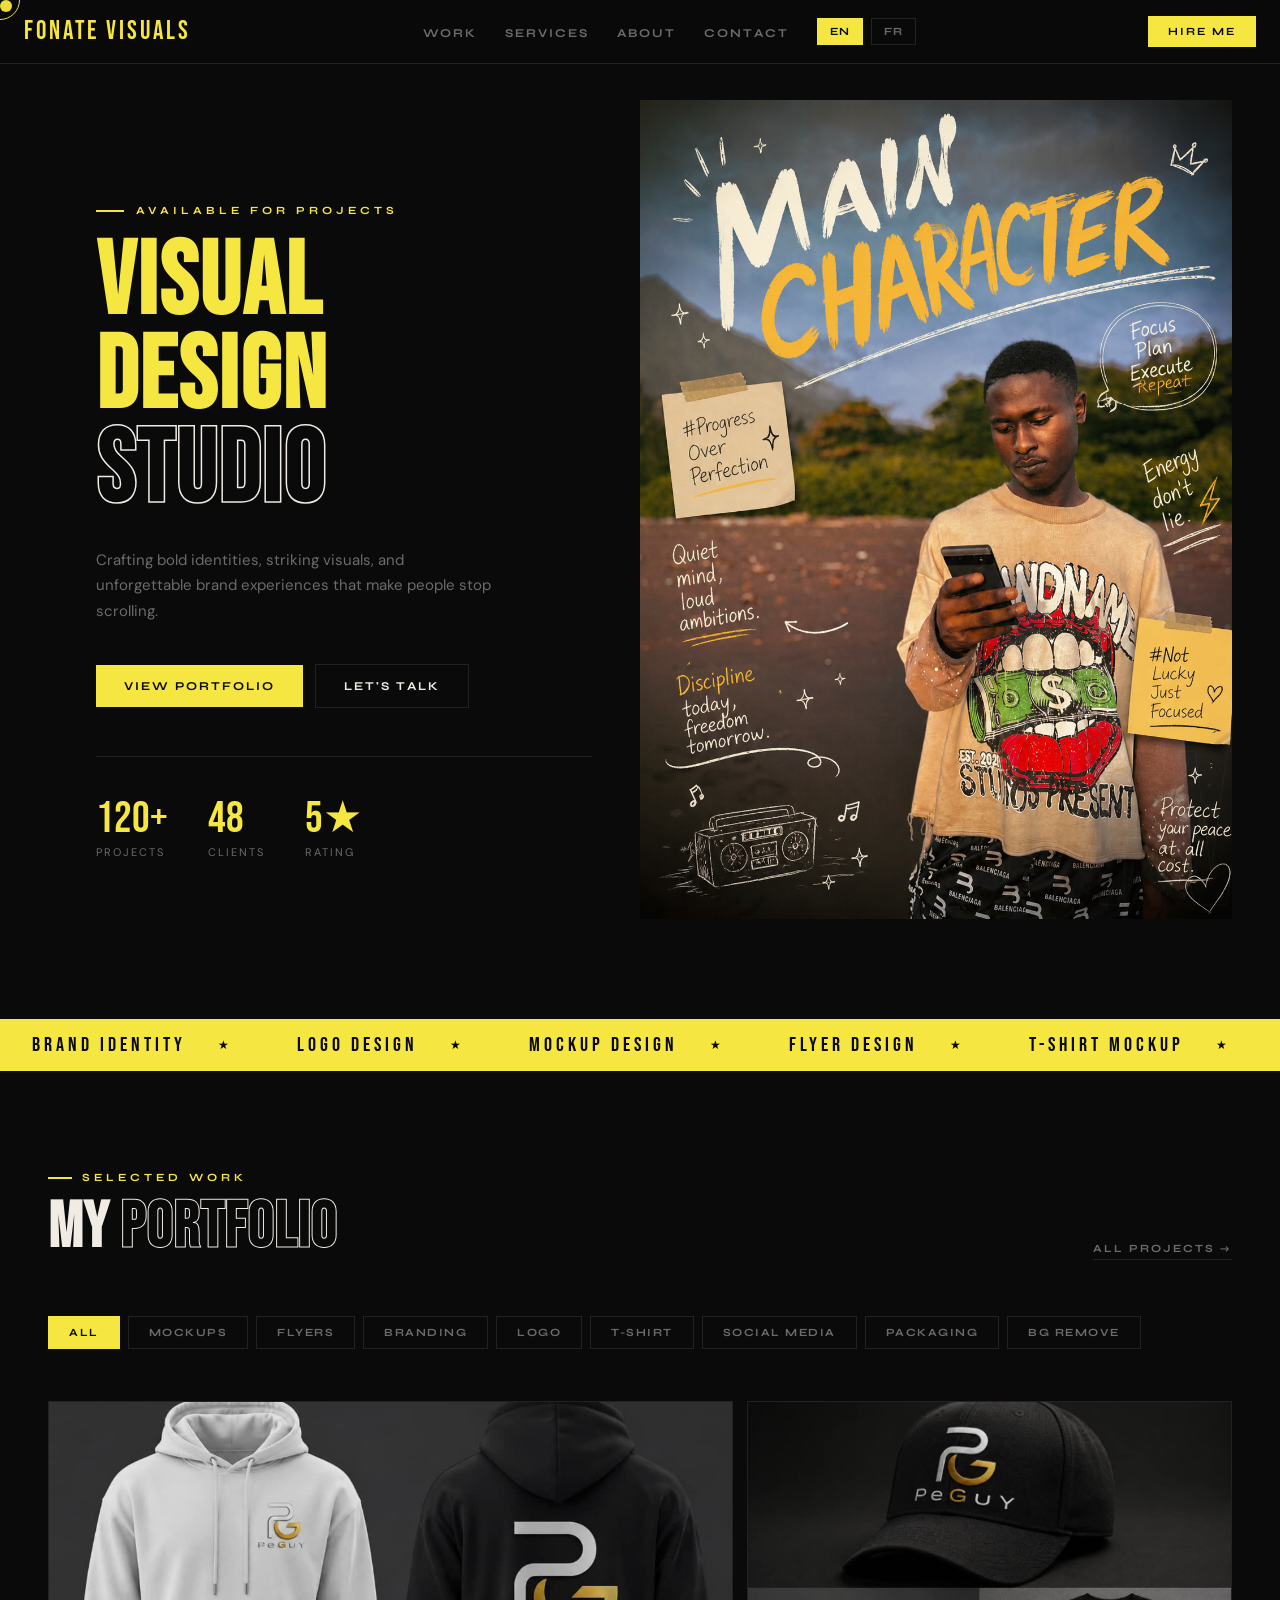
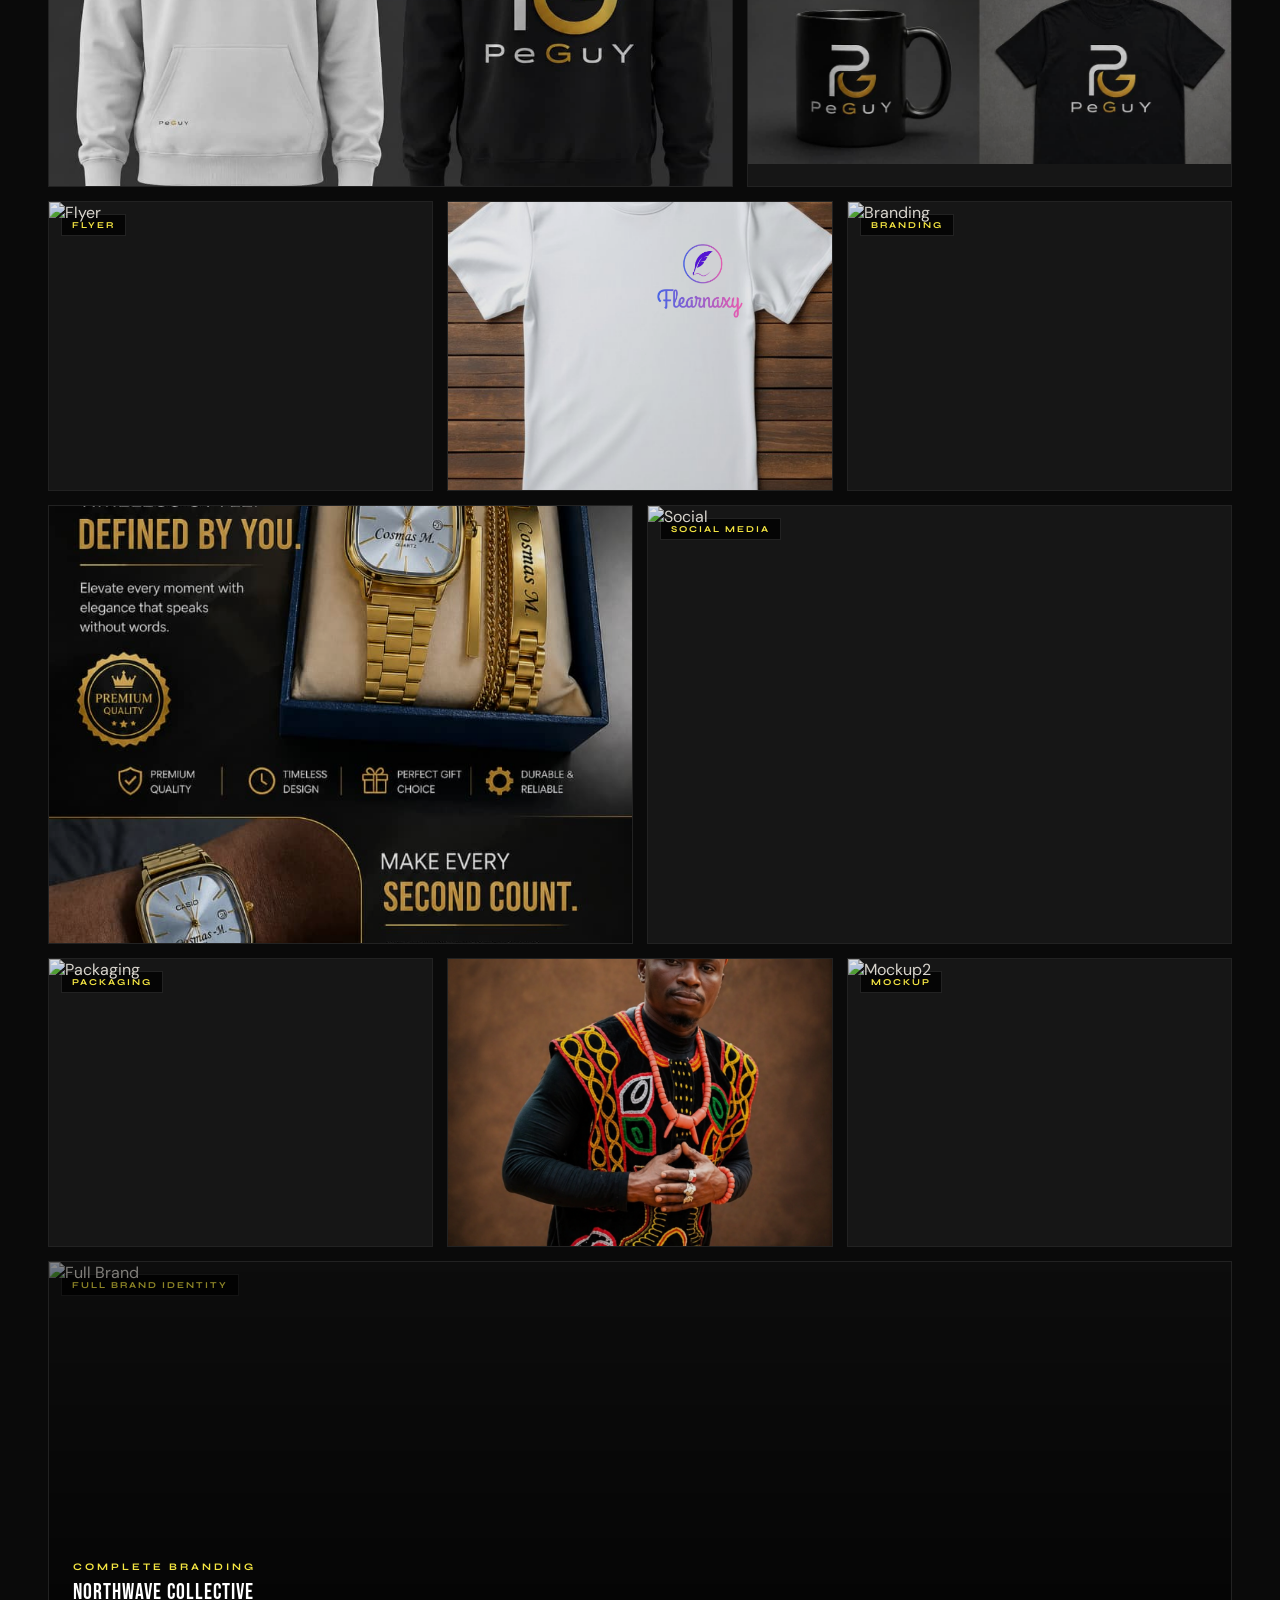
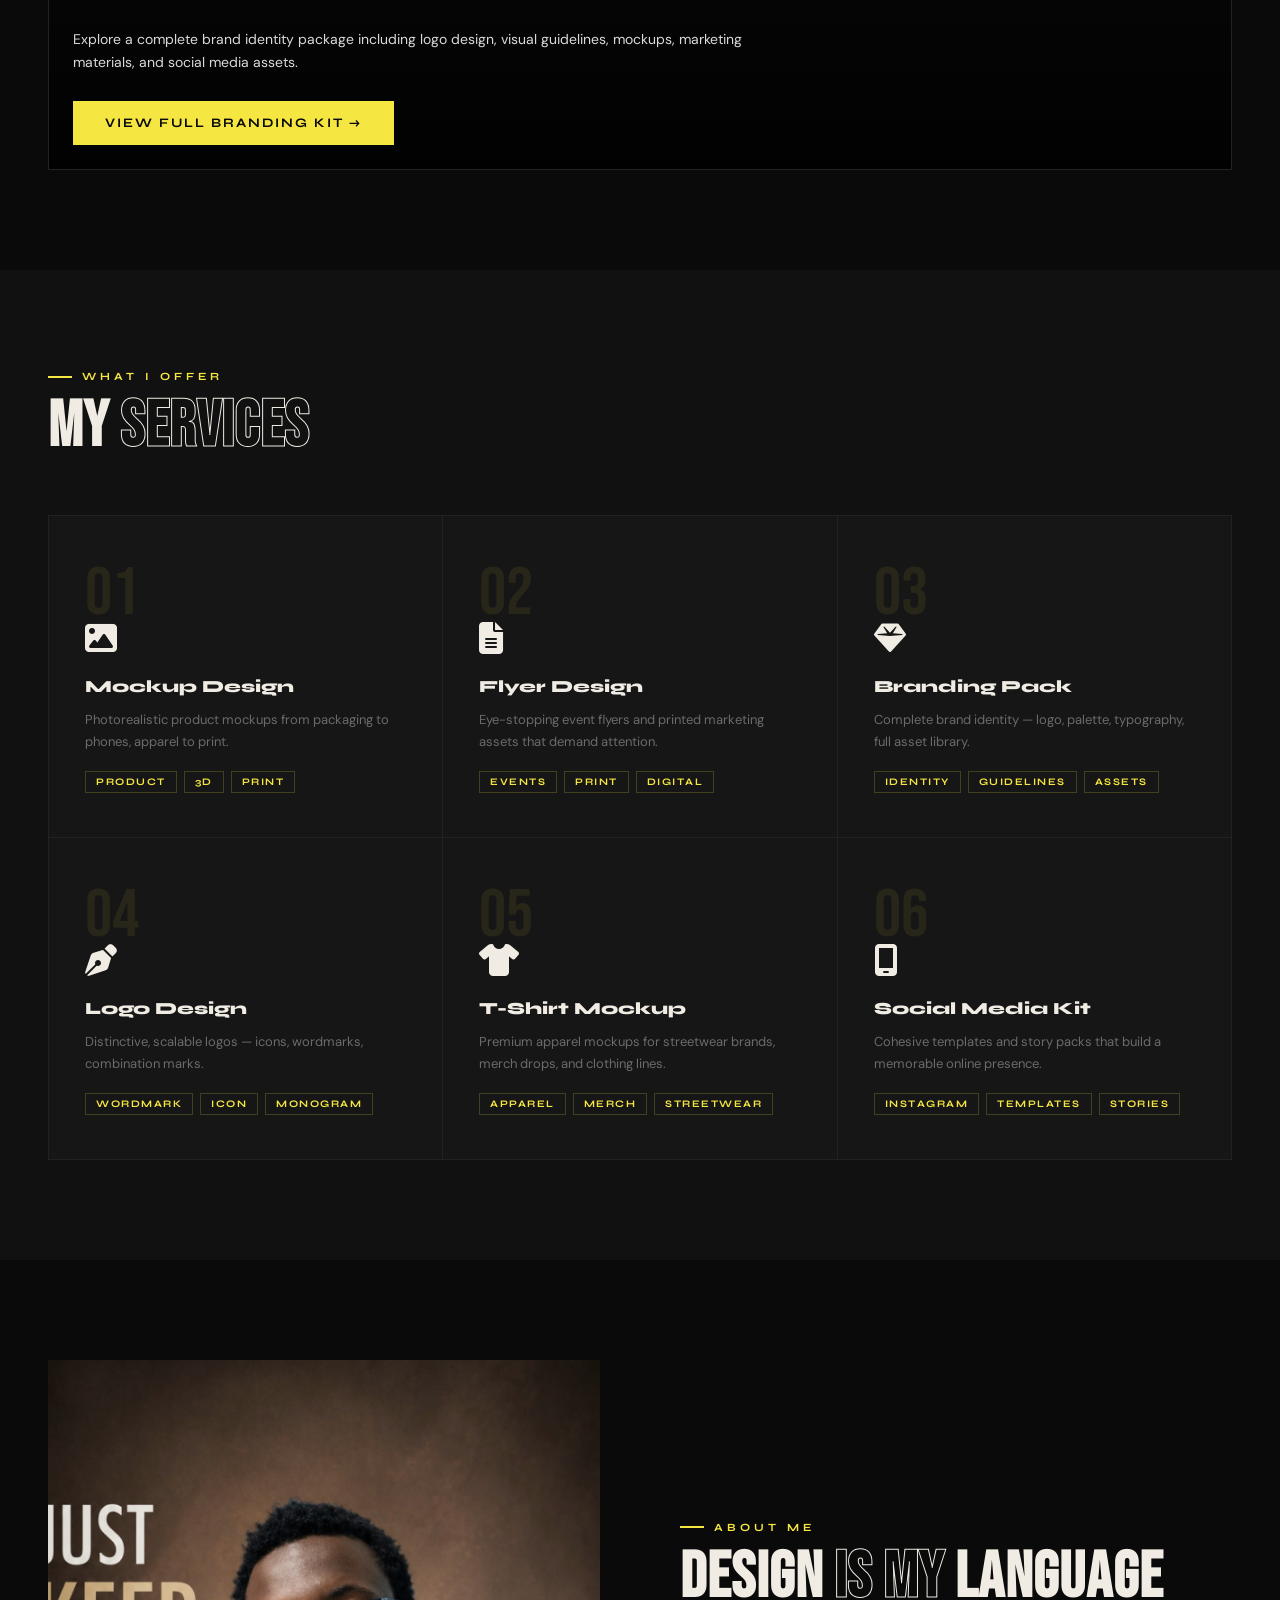
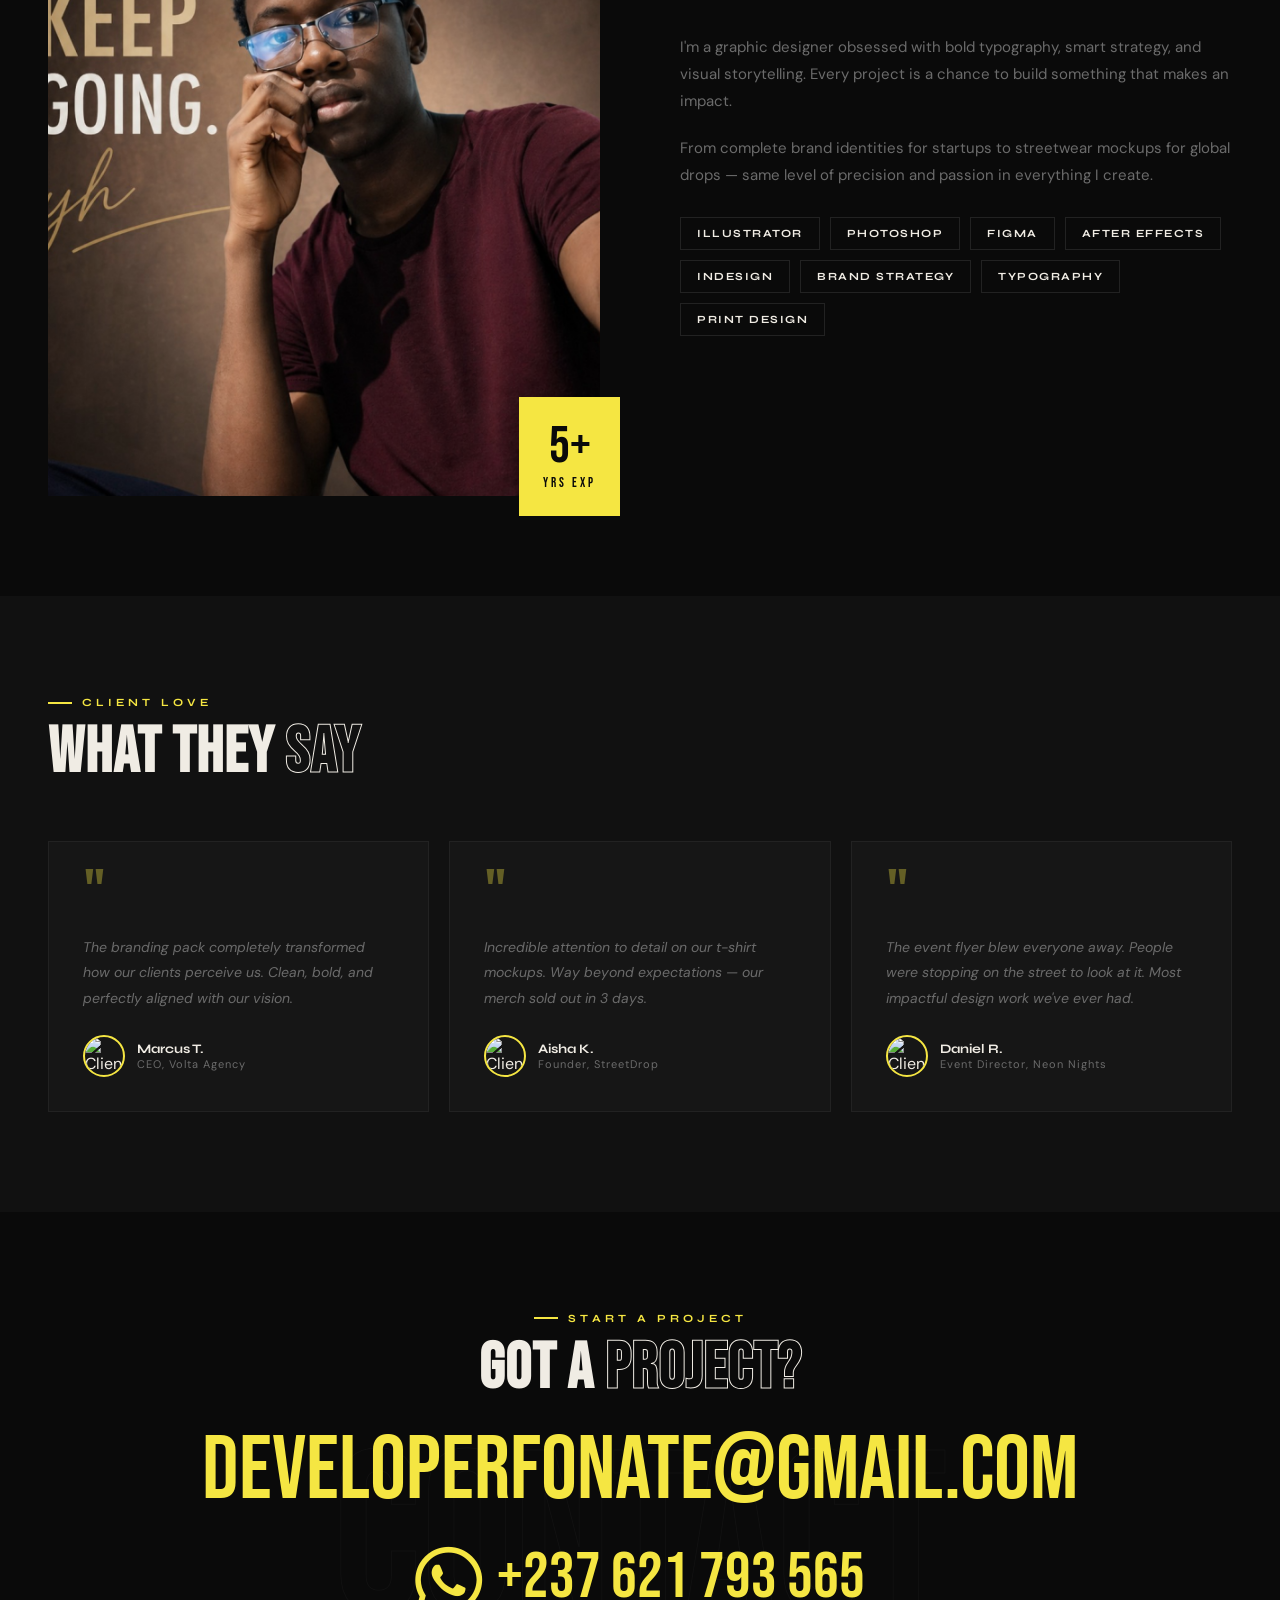
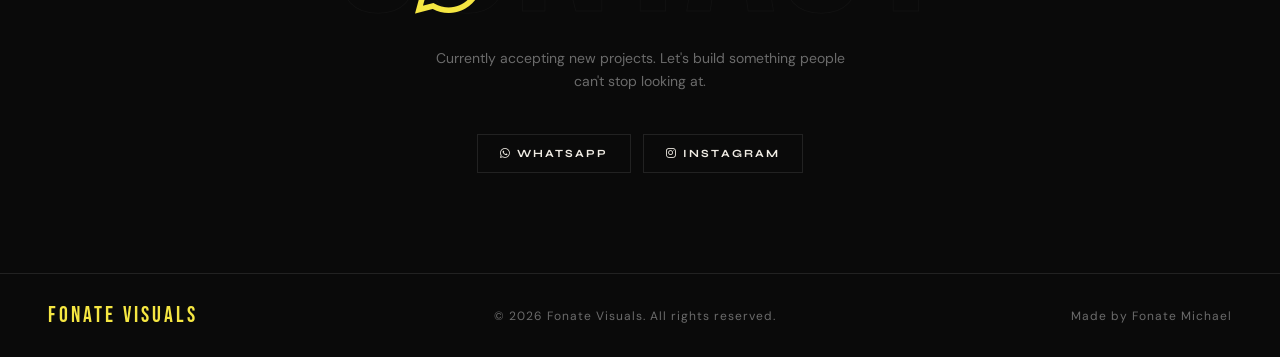
==== commit d67915d6: "mine" ====
--- a/index.html
+++ b/index.html
@@ -60,12 +60,7 @@
     </div>
   </div>
   <div class="hero-right">
-    <div class="hero-img-grid">
-      <img class="tall" src="https://images.unsplash.com/photo-1558655146-d09347e92766?w=600&q=80" alt="Design"/>
-      <img src="https://images.unsplash.com/photo-1626785774573-4b799315345d?w=600&q=80" alt="Design"/>
-      <img src="https://images.unsplash.com/photo-1599305445671-ac291c95aaa9?w=600&q=80" alt="Design"/>
-    </div>
-    <div class="hero-bg-text">KR</div>
+    <div class="hero-bg-text">FV</div>
   </div>
 </section>
 
@@ -108,20 +103,21 @@
       <button class="filter-btn" data-i18n="portfolio.filterTshirt" onclick="filterWork(this,'tshirt')">T-Shirt</button>
       <button class="filter-btn" data-i18n="portfolio.filterSocial" onclick="filterWork(this,'social')">Social Media</button>
       <button class="filter-btn" data-i18n="portfolio.filterPackaging" onclick="filterWork(this,'packaging')">Packaging</button>
+      <button class="filter-btn" data-i18n="portfolio.filterBgRemove" onclick="filterWork(this,'bgremove')">BG Remove</button>
     </div>
   </div>
 
   <div class="portfolio-grid" id="portfolio-grid">
-    <div class="port-card wide reveal" data-cat="mockup"><span class="port-meta">Mockup</span><img class="port-img" src="https://images.unsplash.com/photo-1572044162444-ad60f128bdea?w=900&q=80" alt="Mockup"/><div class="port-overlay"><div class="port-category">Product Mockup</div><div class="port-name">URBAN ESSENTIALS</div><div class="port-arrow">→</div></div></div>
-    <div class="port-card medium reveal" data-cat="logo"><span class="port-meta">Logo</span><img class="port-img" src="https://images.unsplash.com/photo-1611532736597-de2d4265fba3?w=700&q=80" alt="Logo"/><div class="port-overlay"><div class="port-category">Logo Design</div><div class="port-name">APEX STUDIOS</div><div class="port-arrow">→</div></div></div>
-    <div class="port-card third reveal" data-cat="flyer"><span class="port-meta">Flyer</span><img class="port-img" src="https://images.unsplash.com/photo-1598300042247-d088f8ab3a91?w=600&q=80" alt="Flyer"/><div class="port-overlay"><div class="port-category">Event Flyer</div><div class="port-name">NEON NIGHTS</div><div class="port-arrow">→</div></div></div>
-    <div class="port-card third reveal" data-cat="tshirt"><span class="port-meta">T-Shirt</span><img class="port-img" src="https://images.unsplash.com/photo-1503341455253-b2e723bb3dbb?w=600&q=80" alt="TShirt"/><div class="port-overlay"><div class="port-category">T-Shirt Mockup</div><div class="port-name">STREETWEAR DROP</div><div class="port-arrow">→</div></div></div>
-    <div class="port-card third reveal" data-cat="branding"><span class="port-meta">Branding</span><img class="port-img" src="https://images.unsplash.com/photo-1634942537034-2531766767d1?w=600&q=80" alt="Branding"/><div class="port-overlay"><div class="port-category">Brand Identity</div><div class="port-name">LUXE COSMETICS</div><div class="port-arrow">→</div></div></div>
-    <div class="port-card half reveal" data-cat="branding"><span class="port-meta">Branding Pack</span><img class="port-img" src="https://images.unsplash.com/photo-1586717791821-3f44a563fa4c?w=800&q=80" alt="Branding Pack"/><div class="port-overlay"><div class="port-category">Branding Pack</div><div class="port-name">VOLTA AGENCY</div><div class="port-arrow">→</div></div></div>
-    <div class="port-card half reveal" data-cat="social"><span class="port-meta">Social Media</span><img class="port-img" src="https://images.unsplash.com/photo-1611162616305-c69b3fa7fbe0?w=800&q=80" alt="Social"/><div class="port-overlay"><div class="port-category">Social Media Kit</div><div class="port-name">PULSE NUTRITION</div><div class="port-arrow">→</div></div></div>
-    <div class="port-card third reveal" data-cat="packaging"><span class="port-meta">Packaging</span><img class="port-img" src="https://images.unsplash.com/photo-1560393464-5c69a73c5770?w=600&q=80" alt="Packaging"/><div class="port-overlay"><div class="port-category">Packaging Design</div><div class="port-name">MATCHA RITUAL</div><div class="port-arrow">→</div></div></div>
-    <div class="port-card third reveal" data-cat="flyer"><span class="port-meta">Flyer</span><img class="port-img" src="https://images.unsplash.com/photo-1540575467063-178a50c2df87?w=600&q=80" alt="Flyer2"/><div class="port-overlay"><div class="port-category">Event Flyer</div><div class="port-name">SUMMIT CONFERENCE</div><div class="port-arrow">→</div></div></div>
-    <div class="port-card third reveal" data-cat="mockup"><span class="port-meta">Mockup</span><img class="port-img" src="https://images.unsplash.com/photo-1585386959984-a4155224a1ad?w=600&q=80" alt="Mockup2"/><div class="port-overlay"><div class="port-category">Product Mockup</div><div class="port-name">SCENT COLLECTION</div><div class="port-arrow">→</div></div></div>
+    <div class="port-card wide reveal" data-cat="mockup" onclick="openLightbox('Images/main-images/mockup.jpeg')"><span class="port-meta">Mockup</span><img class="port-img" src="Images/main-images/mockup.jpeg" alt="Mockup"/><div class="port-overlay"><div class="port-category">Product Mockup</div></div><button class="port-view-btn">Click to View Full</button></div>
+    <div class="port-card medium reveal" data-cat="logo" onclick="openLightbox('Images/main-images/logodesign.jpeg')"><span class="port-meta">Logo</span><img class="port-img" src="Images/main-images/logodesign.jpeg" alt="Logo"/><div class="port-overlay"><div class="port-category">Logo Design</div></div><button class="port-view-btn">Click to View Full</button></div>
+    <div class="port-card third reveal" data-cat="flyer"><span class="port-meta">Flyer</span><img class="port-img" src="https://images.unsplash.com/photo-1598300042247-d088f8ab3a91?w=600&q=80" alt="Flyer"/><div class="port-overlay"><div class="port-category">Event Flyer</div></div></div>
+    <div class="port-card third reveal" data-cat="tshirt" onclick="openLightbox('Images/main-images/tshirt-mockup.png')"><span class="port-meta">T-Shirt</span><img class="port-img" src="Images/main-images/tshirt-mockup.png" alt="TShirt"/><div class="port-overlay"><div class="port-category">T-Shirt Mockup</div></div><button class="port-view-btn">Click to View Full</button></div>
+    <div class="port-card third reveal" data-cat="branding"><span class="port-meta">Branding</span><img class="port-img" src="https://images.unsplash.com/photo-1634942537034-2531766767d1?w=600&q=80" alt="Branding"/><div class="port-overlay"><div class="port-category">Brand Identity</div></div></div>
+    <div class="port-card half reveal" data-cat="flyer" onclick="openLightbox('Images/main-images/flyer1.jpeg')"><span class="port-meta">Flyer</span><img class="port-img" src="Images/main-images/flyer1.jpeg" alt="Flyer"/><div class="port-overlay"><div class="port-category">Event Flyer</div></div><button class="port-view-btn">Click to View Full</button></div>
+    <div class="port-card half reveal" data-cat="social"><span class="port-meta">Social Media</span><img class="port-img" src="https://images.unsplash.com/photo-1611162616305-c69b3fa7fbe0?w=800&q=80" alt="Social"/><div class="port-overlay"><div class="port-category">Social Media Kit</div></div></div>
+    <div class="port-card third reveal" data-cat="packaging"><span class="port-meta">Packaging</span><img class="port-img" src="https://images.unsplash.com/photo-1560393464-5c69a73c5770?w=600&q=80" alt="Packaging"/><div class="port-overlay"><div class="port-category">Packaging Design</div></div></div>
+    <div class="port-card third reveal" data-cat="bgremove" onclick="openLightbox('Images/main-images/emma.png')"><span class="port-meta">BG Remove</span><img class="port-img" src="Images/main-images/emma.png" alt="Background Removal"/><div class="port-overlay"><div class="port-category">Background Removal</div></div><button class="port-view-btn">Click to View Full</button></div>
+    <div class="port-card third reveal" data-cat="mockup"><span class="port-meta">Mockup</span><img class="port-img" src="https://images.unsplash.com/photo-1585386959984-a4155224a1ad?w=600&q=80" alt="Mockup2"/><div class="port-overlay"><div class="port-category">Product Mockup</div></div></div>
     <div class="port-card full reveal special-card" data-cat="branding" onclick="window.location.href='branding-showcase.html'">
       <span class="port-meta">Full Brand Identity</span>
       <img class="port-img" src="https://images.unsplash.com/photo-1621600411688-4be93cd68504?w=1400&q=80" alt="Full Brand"/>
@@ -174,7 +170,7 @@
 <section id="about">
   <div class="about-section">
     <div class="about-img-wrap reveal">
-      <img class="about-img" src="https://images.unsplash.com/photo-1507003211169-0a1dd7228f2d?w=700&q=80" alt="Designer"/>
+      <img class="about-img" src="Images/main-images/me.png" alt="Designer"/>
       <div class="about-img-badge"><span class="big">5+</span><span class="sm" data-i18n="about.badge">YRS EXP</span></div>
     </div>
     <div class="about-content reveal">
@@ -232,6 +228,14 @@
   <div class="footer-text" data-i18n="footer.tagline">Made by Fonate Michael</div>
 </footer>
 
+<div class="lightbox" id="lightbox" onclick="closeLightbox()">
+  <button class="lightbox-close" onclick="closeLightbox()">×</button>
+  <div class="lightbox-content" onclick="event.stopPropagation()">
+    <img src="" alt="Full size" class="lightbox-img" id="lightboxImg"/>
+  </div>
+  <div class="lightbox-overlay-text">Press ESC or click outside to close</div>
+</div>
+
 <script src="script.js"></script>
 </body>
 </html>
--- a/styles.css
+++ b/styles.css
@@ -56,12 +56,8 @@
 .hero-stats{margin-top:48px;display:flex;gap:40px;padding-top:40px;border-top:1px solid var(--border);}
 .stat-num{font-family:'Bebas Neue',sans-serif;font-size:44px;color:var(--accent);line-height:1;}
 .stat-label{font-size:11px;letter-spacing:2px;text-transform:uppercase;color:var(--muted);margin-top:4px;}
-.hero-right{position:relative;overflow:hidden;}
+.hero-right{position:relative;overflow:hidden;background-image:url('Images/main-images/first-image.png');background-size:cover;background-position:center;background-repeat:no-repeat;}
 .hero-right::before{content:'';position:absolute;inset:0;background:linear-gradient(135deg,rgba(245,230,66,.08) 0%,transparent 60%);z-index:1;}
-.hero-img-grid{position:absolute;inset:0;display:grid;grid-template-columns:1fr 1fr;grid-template-rows:1fr 1fr;gap:4px;padding-top:var(--nav-h);}
-.hero-img-grid img{width:100%;height:100%;object-fit:cover;filter:grayscale(30%);transition:filter .5s;}
-.hero-img-grid img:hover{filter:grayscale(0%);}
-.hero-img-grid .tall{grid-row:1/3;}
 .hero-bg-text{position:absolute;bottom:-30px;right:-20px;font-family:'Bebas Neue',sans-serif;font-size:220px;color:transparent;-webkit-text-stroke:1px rgba(255,255,255,.04);pointer-events:none;z-index:0;line-height:1;}
 
 .marquee-section{background:var(--accent);padding:14px 0;overflow:hidden;white-space:nowrap;}
@@ -98,6 +94,26 @@
 .port-description{font-size:14px;line-height:1.6;color:rgba(255,255,255,.85);margin:12px 0 20px;max-width:700px;}
 .view-branding-btn{font-family:'Syne',sans-serif;font-weight:700;font-size:13px;letter-spacing:2px;text-transform:uppercase;background:var(--accent);color:var(--bg);border:none;padding:14px 32px;cursor:pointer;transition:all .3s;align-self:flex-start;margin-top:8px;}
 .view-branding-btn:hover{background:#fff;transform:translateX(5px);}
+
+.lightbox{position:fixed;inset:0;background:rgba(0,0,0,.95);z-index:9999;display:none;align-items:center;justify-content:center;padding:40px;backdrop-filter:blur(10px);cursor:auto;}
+.lightbox.active{display:flex;}
+.lightbox-content{max-width:90vw;max-height:90vh;position:relative;animation:lightboxZoom .3s ease;}
+.lightbox-img{max-width:100%;max-height:90vh;object-fit:contain;display:block;border-radius:8px;}
+.lightbox-close{position:fixed;top:20px;right:20px;background:var(--accent);color:var(--bg);border:none;width:50px;height:50px;border-radius:50%;font-size:28px;cursor:pointer;display:flex;align-items:center;justify-content:center;transition:all .3s;z-index:10000;font-weight:300;}
+.lightbox-close:hover{background:#fff;transform:rotate(90deg) scale(1.1);}
+.lightbox-overlay-text{position:fixed;bottom:30px;left:50%;transform:translateX(-50%);color:var(--text);font-family:'Syne',sans-serif;font-size:13px;letter-spacing:2px;text-transform:uppercase;opacity:.7;}
+@keyframes lightboxZoom{from{transform:scale(.8);opacity:0;}to{transform:scale(1);opacity:1;}}
+
+.port-view-btn{position:absolute;bottom:20px;left:50%;transform:translateX(-50%);font-family:'Syne',sans-serif;font-weight:700;font-size:11px;letter-spacing:2px;text-transform:uppercase;background:var(--accent);color:var(--bg);border:none;padding:10px 20px;cursor:pointer;opacity:0;transition:all .3s;z-index:10;pointer-events:none;}
+.port-card:hover .port-view-btn{opacity:1;pointer-events:auto;}
+
+@media(max-width:768px){
+  .lightbox{padding:20px;}
+  .lightbox-close{width:45px;height:45px;top:15px;right:15px;font-size:24px;}
+  .lightbox-content{max-width:95vw;max-height:85vh;}
+  .lightbox-overlay-text{font-size:11px;bottom:20px;}
+}
+
 @media(hover:none){.port-overlay{opacity:1!important;}}
 .port-category{font-family:'Syne',sans-serif;font-size:10px;font-weight:700;letter-spacing:3px;text-transform:uppercase;color:var(--accent);margin-bottom:6px;}
 .port-name{font-family:'Bebas Neue',sans-serif;font-size:22px;letter-spacing:1px;color:#fff;margin-bottom:10px;}
@@ -201,8 +217,11 @@
   #about{padding:68px 20px!important;}
   .section-header{flex-direction:column;align-items:flex-start;gap:14px;margin-bottom:28px;}
   .section-title{font-size:clamp(34px,9vw,50px);}
-  .portfolio-grid{display:none;}
-  .portfolio-carousel{display:block;}
+  .portfolio-grid{display:grid!important;grid-template-columns:1fr;gap:16px;}
+  .portfolio-carousel{display:none!important;}
+  .port-card.wide,.port-card.medium,.port-card.third,.port-card.half,.port-card.full{grid-column:span 1!important;}
+  .port-card .port-img{aspect-ratio:4/3!important;}
+  .port-view-btn{opacity:1!important;pointer-events:auto!important;}
   .filter-wrap{margin-bottom:24px;}
   .filter-btn{padding:7px 15px;font-size:10px;}
   .services-grid{display:none;}
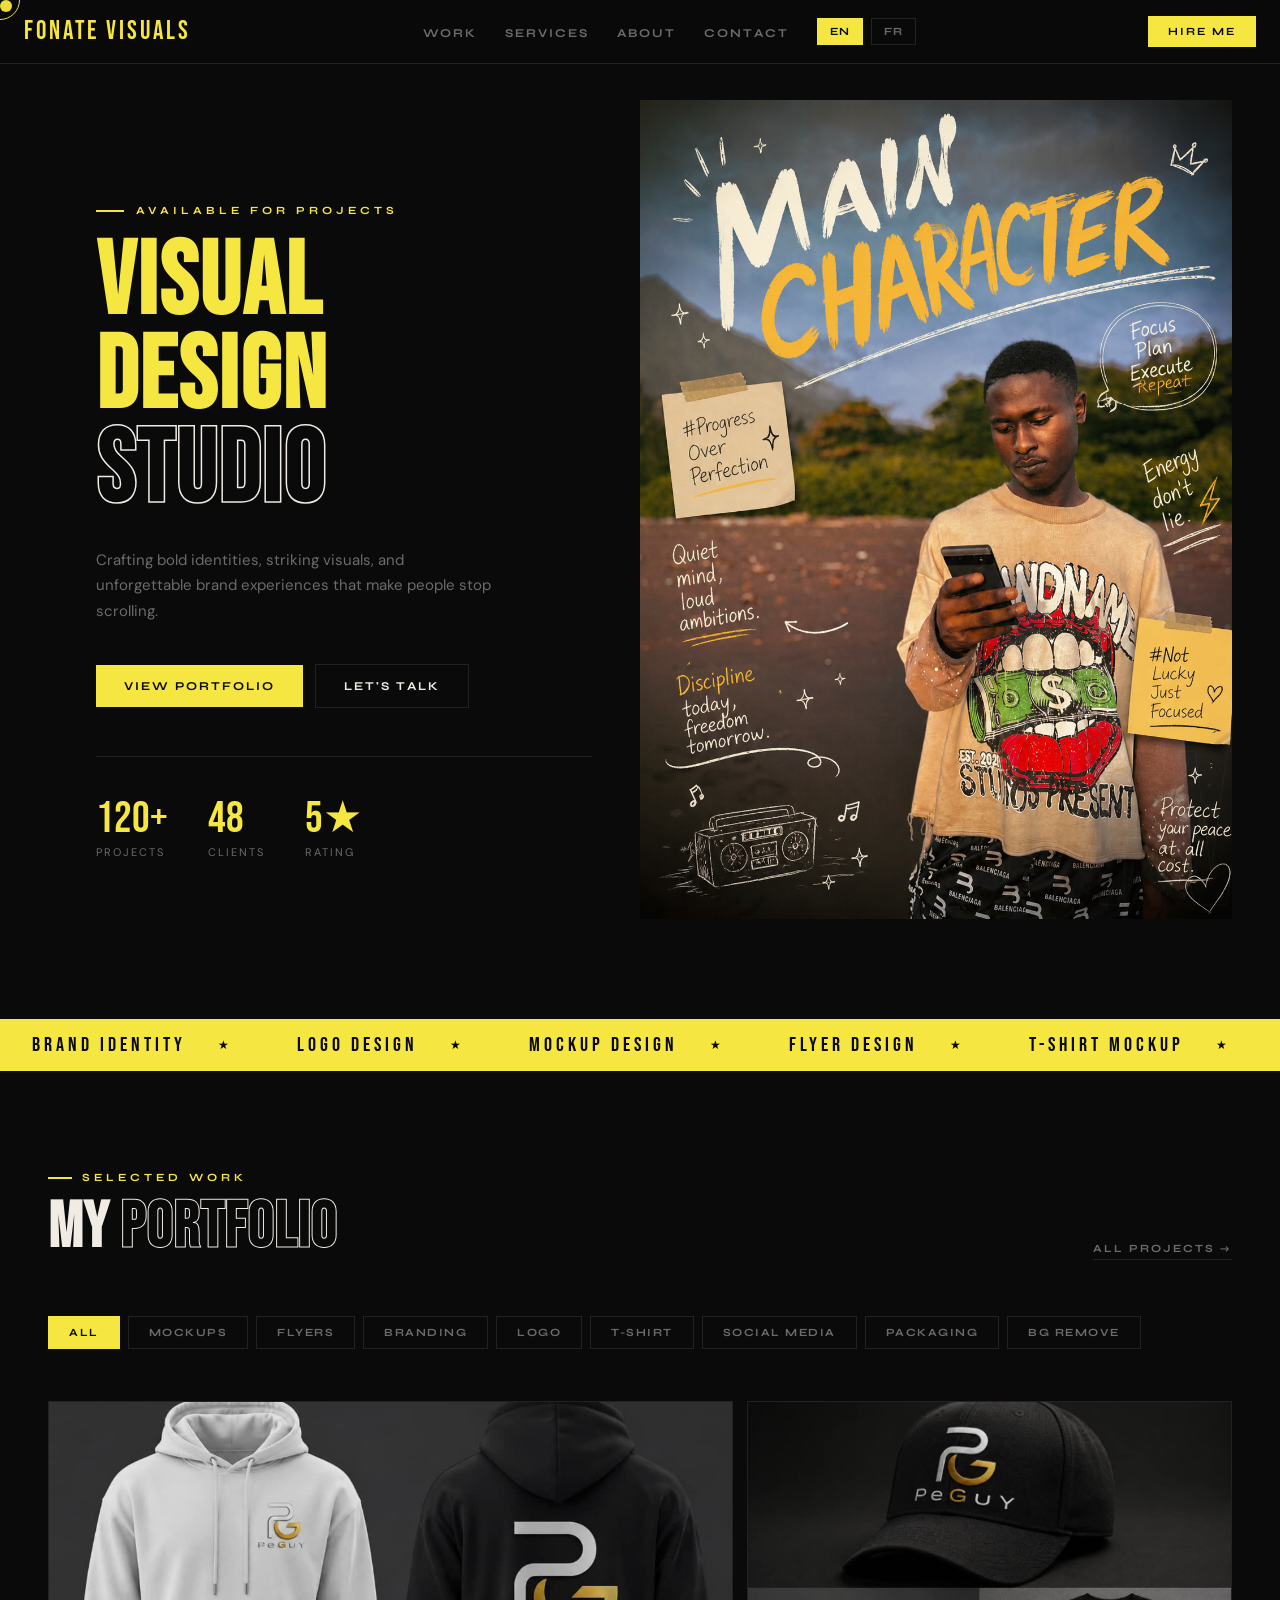
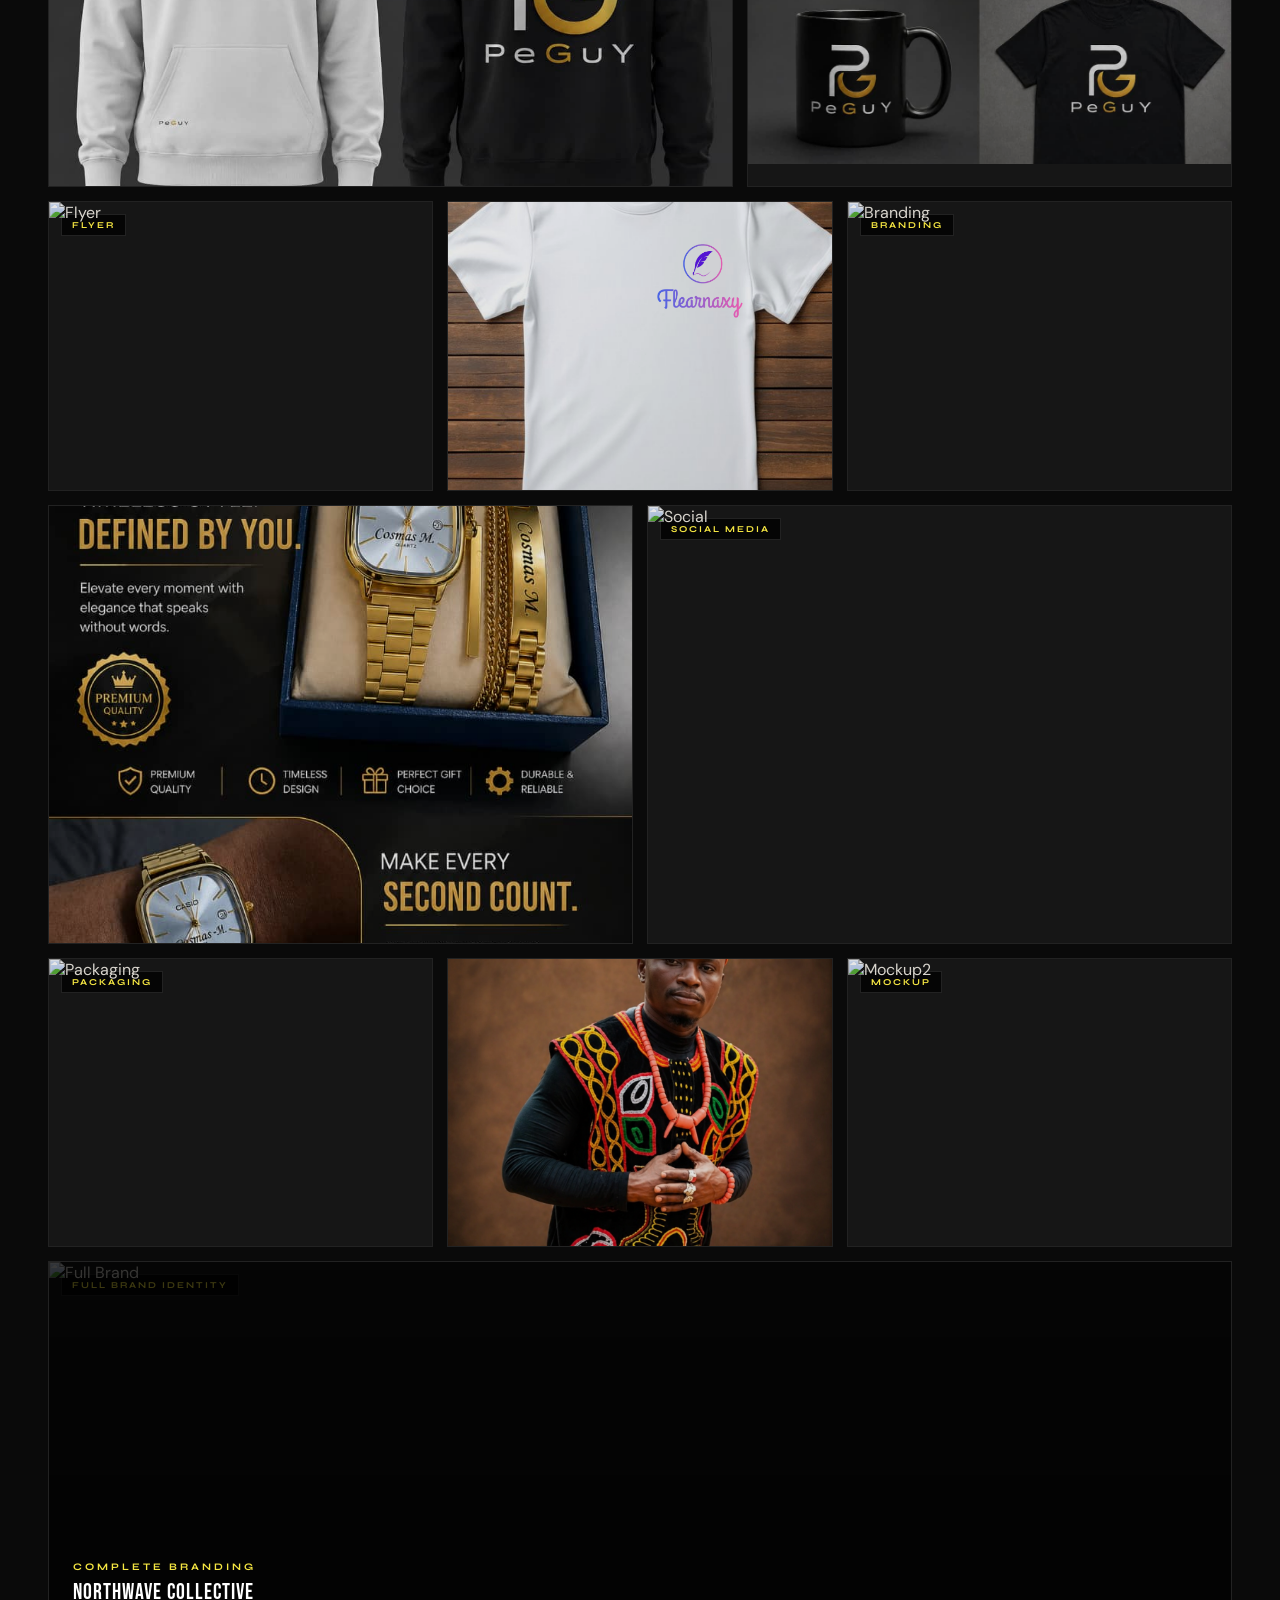
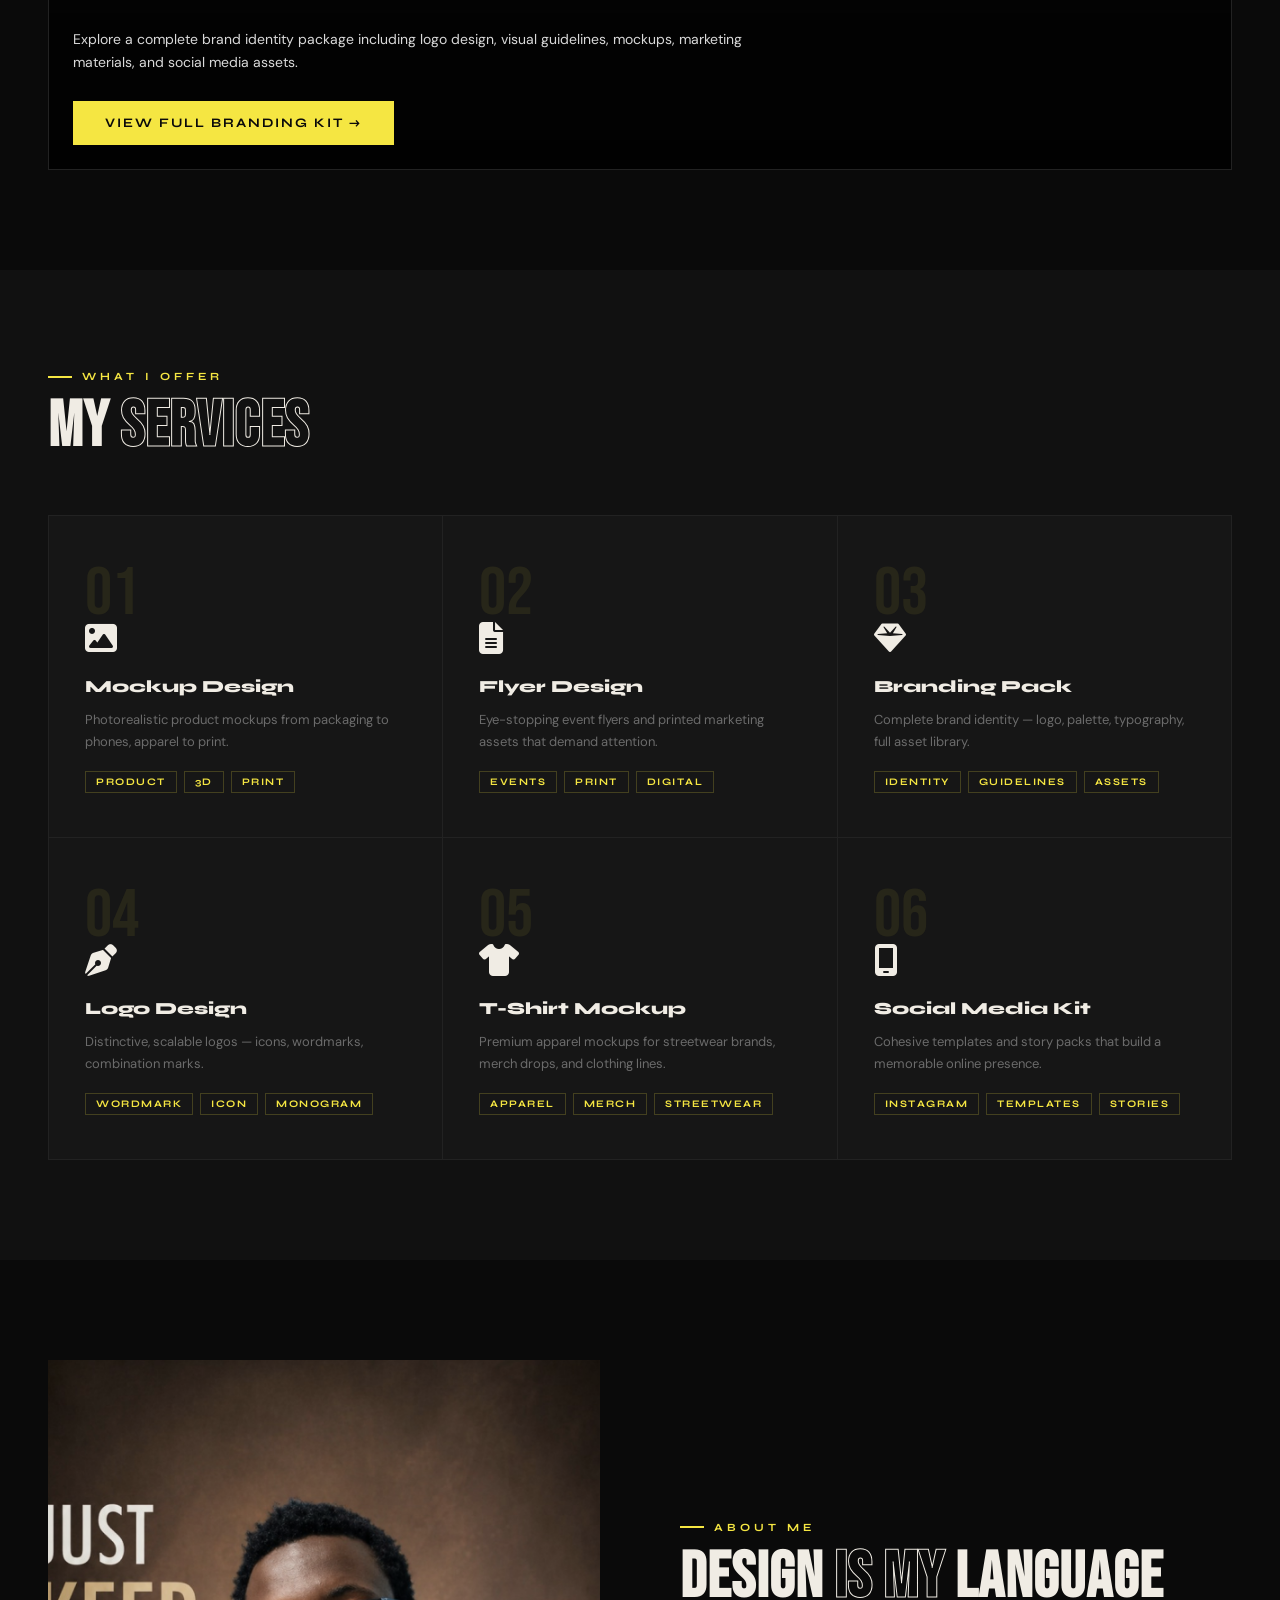
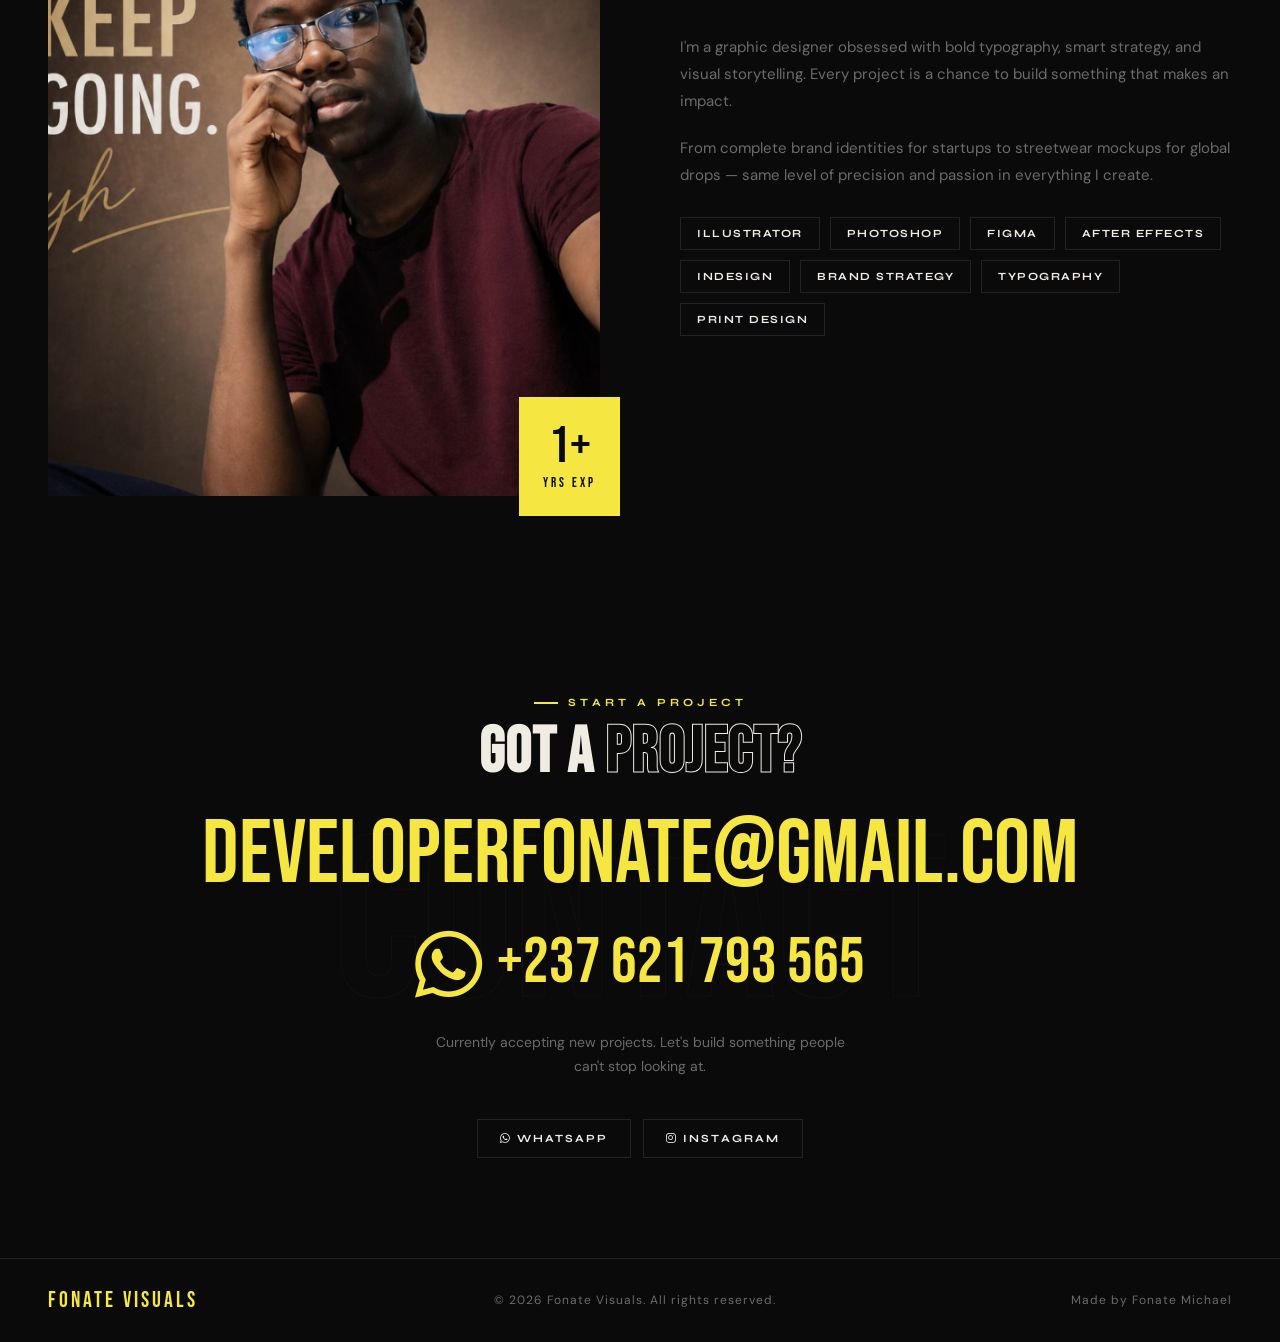
==== commit f6006014: "commit" ====
--- a/index.html
+++ b/index.html
@@ -171,7 +171,7 @@
   <div class="about-section">
     <div class="about-img-wrap reveal">
       <img class="about-img" src="Images/main-images/me.png" alt="Designer"/>
-      <div class="about-img-badge"><span class="big">5+</span><span class="sm" data-i18n="about.badge">YRS EXP</span></div>
+      <div class="about-img-badge"><span class="big">1+</span><span class="sm" data-i18n="about.badge">YRS EXP</span></div>
     </div>
     <div class="about-content reveal">
       <div class="section-label" data-i18n="about.label">About Me</div>
@@ -181,29 +181,6 @@
       <div class="skills-list">
         <span class="skill-pill">Illustrator</span><span class="skill-pill">Photoshop</span><span class="skill-pill">Figma</span><span class="skill-pill">After Effects</span><span class="skill-pill">InDesign</span><span class="skill-pill">Brand Strategy</span><span class="skill-pill">Typography</span><span class="skill-pill">Print Design</span>
       </div>
-    </div>
-  </div>
-</section>
-
-<section class="testi-section">
-  <div class="section-header reveal">
-    <div>
-      <div class="section-label" data-i18n="testimonials.label">Client Love</div>
-      <h2 class="section-title"><span data-i18n="testimonials.title1">WHAT THEY</span> <em data-i18n="testimonials.title2">SAY</em></h2>
-    </div>
-  </div>
-  <div class="testi-grid">
-    <div class="testi-card reveal"><div class="testi-quote">"</div><p class="testi-text">The branding pack completely transformed how our clients perceive us. Clean, bold, and perfectly aligned with our vision.</p><div class="testi-author"><img class="testi-avatar" src="https://images.unsplash.com/photo-1500648767791-00dcc994a43e?w=100&q=80" alt="Client"/><div><div class="testi-name">Marcus T.</div><div class="testi-role">CEO, Volta Agency</div></div></div></div>
-    <div class="testi-card reveal"><div class="testi-quote">"</div><p class="testi-text">Incredible attention to detail on our t-shirt mockups. Way beyond expectations — our merch sold out in 3 days.</p><div class="testi-author"><img class="testi-avatar" src="https://images.unsplash.com/photo-1494790108377-be9c29b29330?w=100&q=80" alt="Client"/><div><div class="testi-name">Aisha K.</div><div class="testi-role">Founder, StreetDrop</div></div></div></div>
-    <div class="testi-card reveal"><div class="testi-quote">"</div><p class="testi-text">The event flyer blew everyone away. People were stopping on the street to look at it. Most impactful design work we've ever had.</p><div class="testi-author"><img class="testi-avatar" src="https://images.unsplash.com/photo-1472099645785-5658abf4ff4e?w=100&q=80" alt="Client"/><div><div class="testi-name">Daniel R.</div><div class="testi-role">Event Director, Neon Nights</div></div></div></div>
-  </div>
-  <div class="testi-carousel" id="testiCarousel">
-    <div class="carousel-track-wrap"><div class="carousel-track" id="testiTrack"></div></div>
-    <div class="carousel-nav">
-      <button class="carousel-btn" id="testiPrev">←</button>
-      <div class="carousel-dots" id="testiDots"></div>
-      <div class="carousel-counter" id="testiCounter">1/3</div>
-      <button class="carousel-btn" id="testiNext">→</button>
     </div>
   </div>
 </section>
--- a/styles.css
+++ b/styles.css
@@ -90,10 +90,17 @@
 .port-card.wide .port-img{aspect-ratio:16/9;}.port-card.full .port-img{aspect-ratio:21/9;}
 .port-overlay{position:absolute;inset:0;background:linear-gradient(to top,rgba(0,0,0,.88) 0%,transparent 55%);display:flex;flex-direction:column;justify-content:flex-end;padding:24px;opacity:0;transition:opacity .35s;}
 .port-card:hover .port-overlay{opacity:1;}
-.special-overlay{opacity:1!important;background:linear-gradient(to top,rgba(0,0,0,.92) 0%,rgba(0,0,0,.4) 100%);}
+.special-overlay{opacity:1!important;background:linear-gradient(to top,rgba(0,0,0,.92) 0%,rgba(0,0,0,.75) 100%);padding:30px 24px 24px;}
 .port-description{font-size:14px;line-height:1.6;color:rgba(255,255,255,.85);margin:12px 0 20px;max-width:700px;}
 .view-branding-btn{font-family:'Syne',sans-serif;font-weight:700;font-size:13px;letter-spacing:2px;text-transform:uppercase;background:var(--accent);color:var(--bg);border:none;padding:14px 32px;cursor:pointer;transition:all .3s;align-self:flex-start;margin-top:8px;}
 .view-branding-btn:hover{background:#fff;transform:translateX(5px);}
+
+@media(max-width:768px){
+  .special-overlay{padding:24px 20px 20px;}
+  .port-name{font-size:18px;margin-bottom:8px;}
+  .port-description{font-size:13px;margin:10px 0 16px;}
+  .view-branding-btn{font-size:11px;padding:12px 24px;width:100%;}
+}
 
 .lightbox{position:fixed;inset:0;background:rgba(0,0,0,.95);z-index:9999;display:none;align-items:center;justify-content:center;padding:40px;backdrop-filter:blur(10px);cursor:auto;}
 .lightbox.active{display:flex;}
@@ -112,6 +119,7 @@
   .lightbox-close{width:45px;height:45px;top:15px;right:15px;font-size:24px;}
   .lightbox-content{max-width:95vw;max-height:85vh;}
   .lightbox-overlay-text{font-size:11px;bottom:20px;}
+  .port-view-btn{font-size:9px;padding:8px 14px;letter-spacing:1.5px;bottom:16px;}
 }
 
 @media(hover:none){.port-overlay{opacity:1!important;}}
@@ -159,18 +167,6 @@
 .skill-pill{font-family:'Syne',sans-serif;font-size:11px;font-weight:700;letter-spacing:1.5px;text-transform:uppercase;padding:9px 16px;border:1px solid var(--border);color:var(--text);transition:all .2s;}
 .skill-pill:hover{border-color:var(--accent);color:var(--accent);}
 
-.testi-section{background:var(--surface);}
-.testi-grid{display:grid;grid-template-columns:repeat(3,1fr);gap:20px;}
-.testi-card{background:var(--card);border:1px solid var(--border);padding:34px;position:relative;transition:border-color .3s,transform .3s;}
-.testi-card:hover{border-color:var(--accent);transform:translateY(-4px);}
-.testi-quote{font-family:'Bebas Neue',sans-serif;font-size:68px;color:var(--accent);line-height:.6;margin-bottom:18px;opacity:.35;}
-.testi-text{font-size:14px;line-height:1.8;color:var(--muted);margin-bottom:24px;font-style:italic;}
-.testi-author{display:flex;align-items:center;gap:12px;}
-.testi-avatar{width:42px;height:42px;border-radius:50%;object-fit:cover;border:2px solid var(--accent);}
-.testi-name{font-family:'Syne',sans-serif;font-weight:700;font-size:13px;}
-.testi-role{font-size:11px;color:var(--muted);letter-spacing:1px;}
-.testi-carousel{display:none;}
-
 .contact-section{text-align:center;position:relative;overflow:hidden;}
 .contact-section::before{content:'CONTACT';position:absolute;top:50%;left:50%;transform:translate(-50%,-50%);font-family:'Bebas Neue',sans-serif;font-size:clamp(80px,18vw,260px);color:transparent;-webkit-text-stroke:1px rgba(255,255,255,.03);pointer-events:none;white-space:nowrap;}
 .contact-big{font-family:'Bebas Neue',sans-serif;font-size:clamp(36px,7vw,100px);line-height:.95;margin:28px 0;}
@@ -204,8 +200,9 @@
   nav{padding:0 18px;}
   .nav-links,.nav-cta{display:none;}
   .hamburger{display:flex;}
-  .hero{grid-template-columns:1fr;min-height:100svh;}
-  .hero-left{padding:calc(var(--nav-h) + 28px) 20px 48px;}
+  .hero{grid-template-columns:1fr;min-height:100svh;background-image:url('Images/main-images/first-image.png');background-size:cover;background-position:center;background-repeat:no-repeat;position:relative;}
+  .hero::before{content:'';position:absolute;inset:0;background:linear-gradient(to bottom,rgba(10,10,10,.75) 0%,rgba(10,10,10,.85) 50%,rgba(10,10,10,.95) 100%);z-index:1;}
+  .hero-left{padding:calc(var(--nav-h) + 28px) 20px 48px;position:relative;z-index:2;}
   .hero-title{font-size:clamp(52px,14vw,76px);margin-bottom:18px;}
   .hero-desc{font-size:14px;max-width:100%;margin-bottom:28px;}
   .hero-btns{gap:10px;}
@@ -232,8 +229,7 @@
   .about-img-badge .big{font-size:38px;}
   .about-img-badge .sm{font-size:10px;}
   .about-desc{font-size:14px;}
-  .testi-grid{display:none;}
-  .testi-carousel{display:block;}
+
   .contact-section{padding:72px 20px!important;}
   .contact-big{font-size:clamp(28px,8vw,52px);}
   footer{padding:22px 20px;flex-direction:column;text-align:center;gap:6px;}
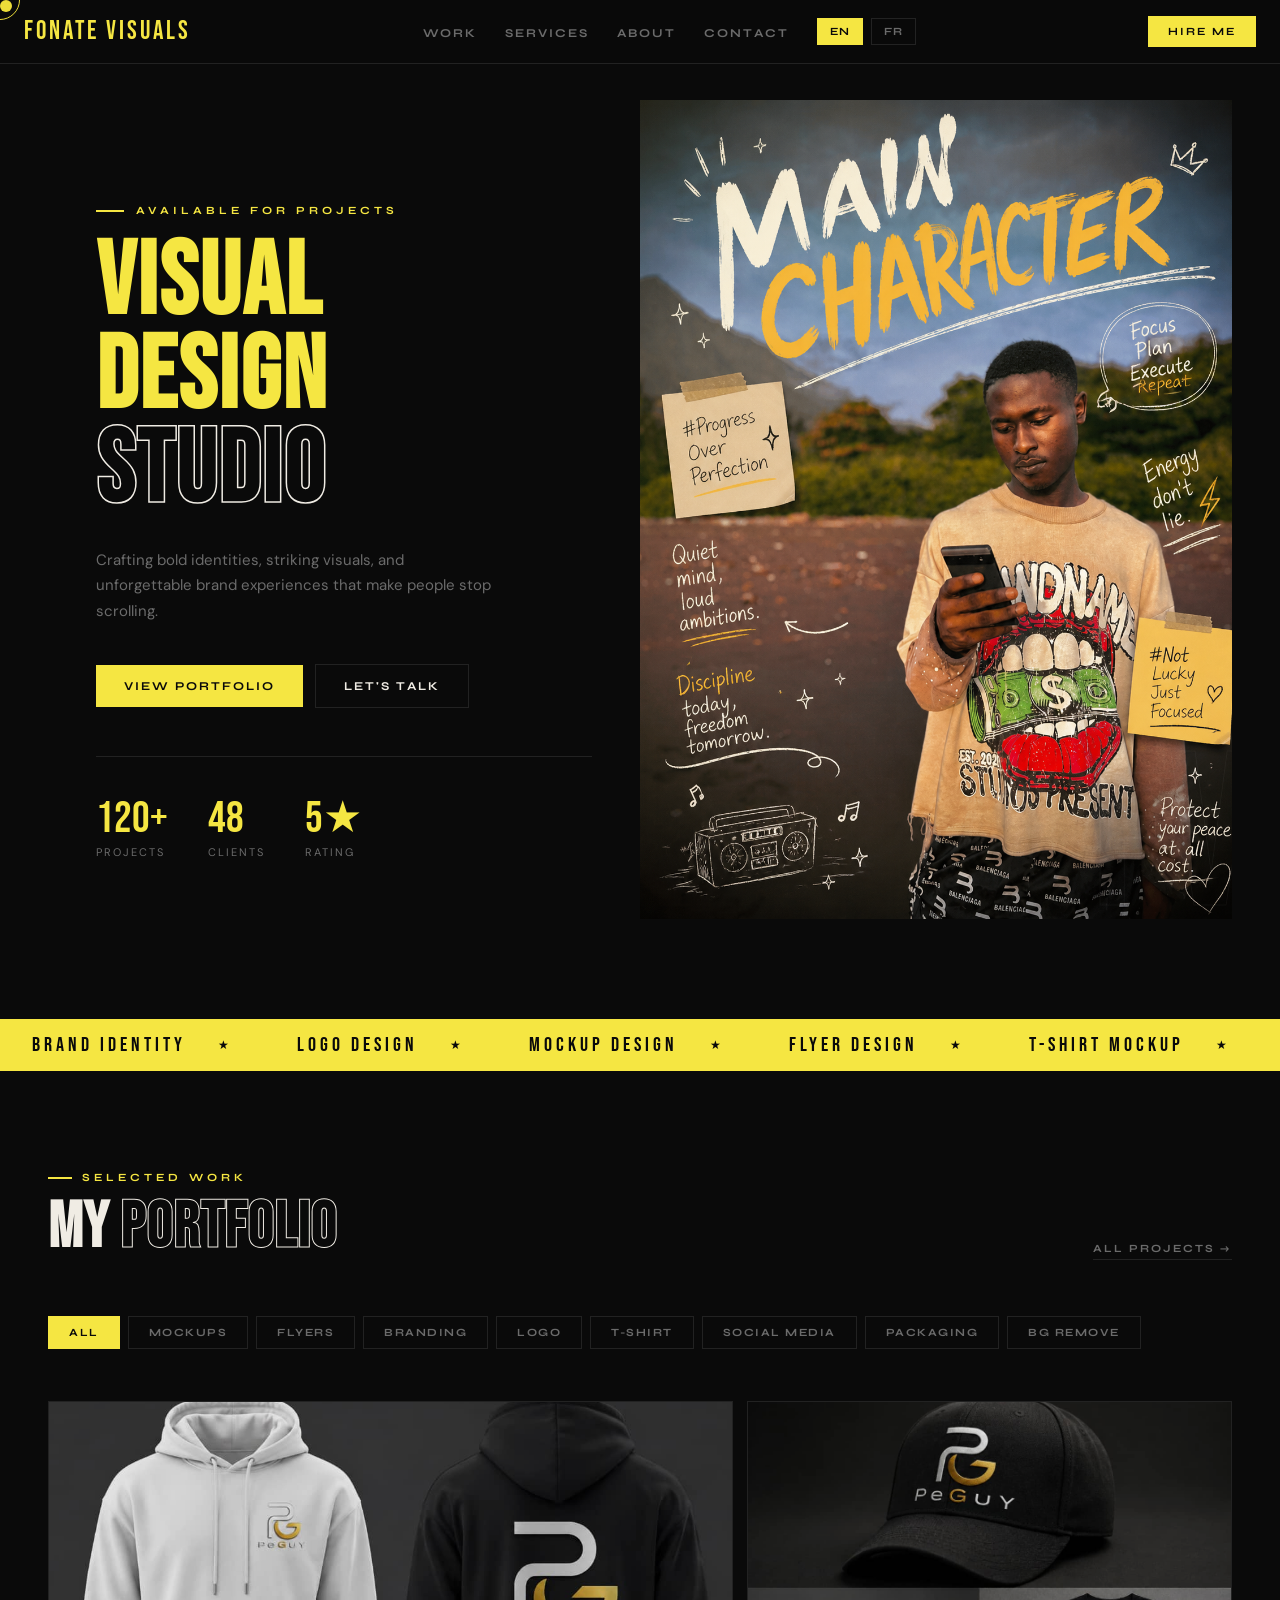
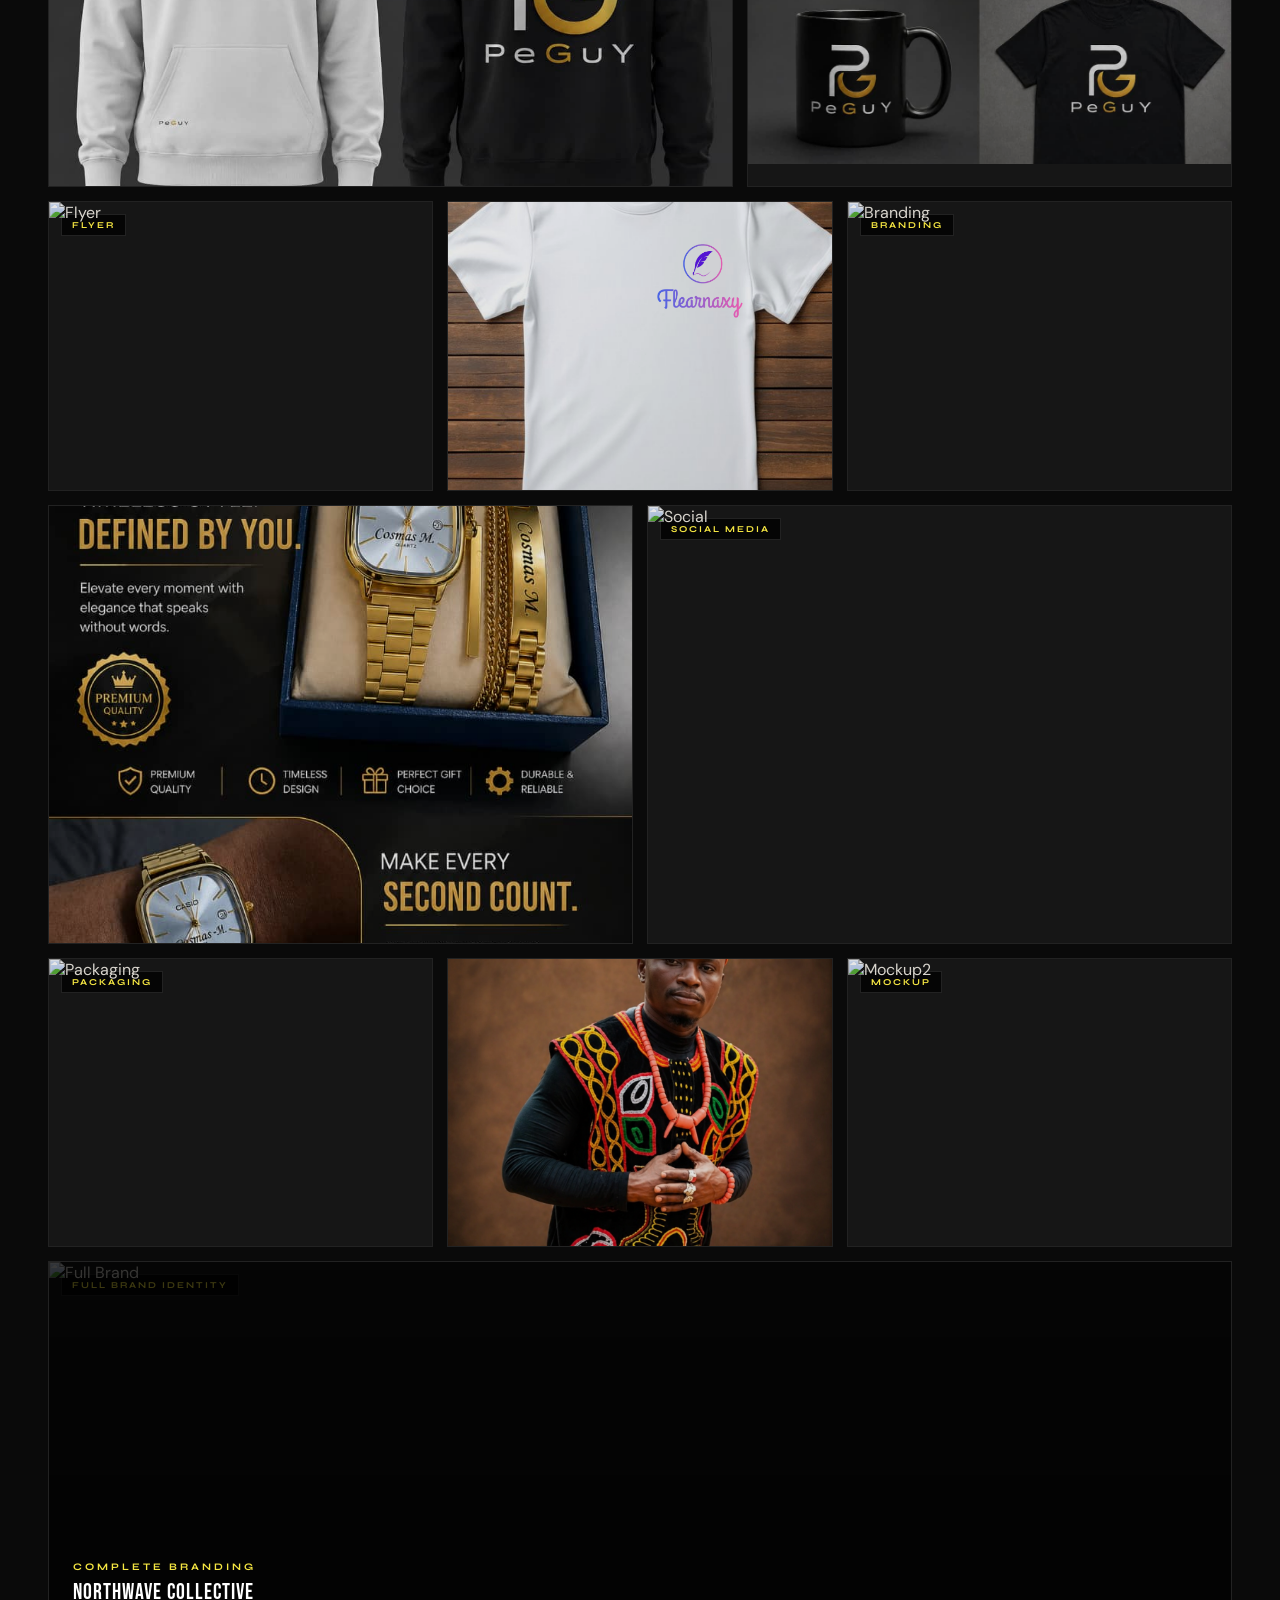
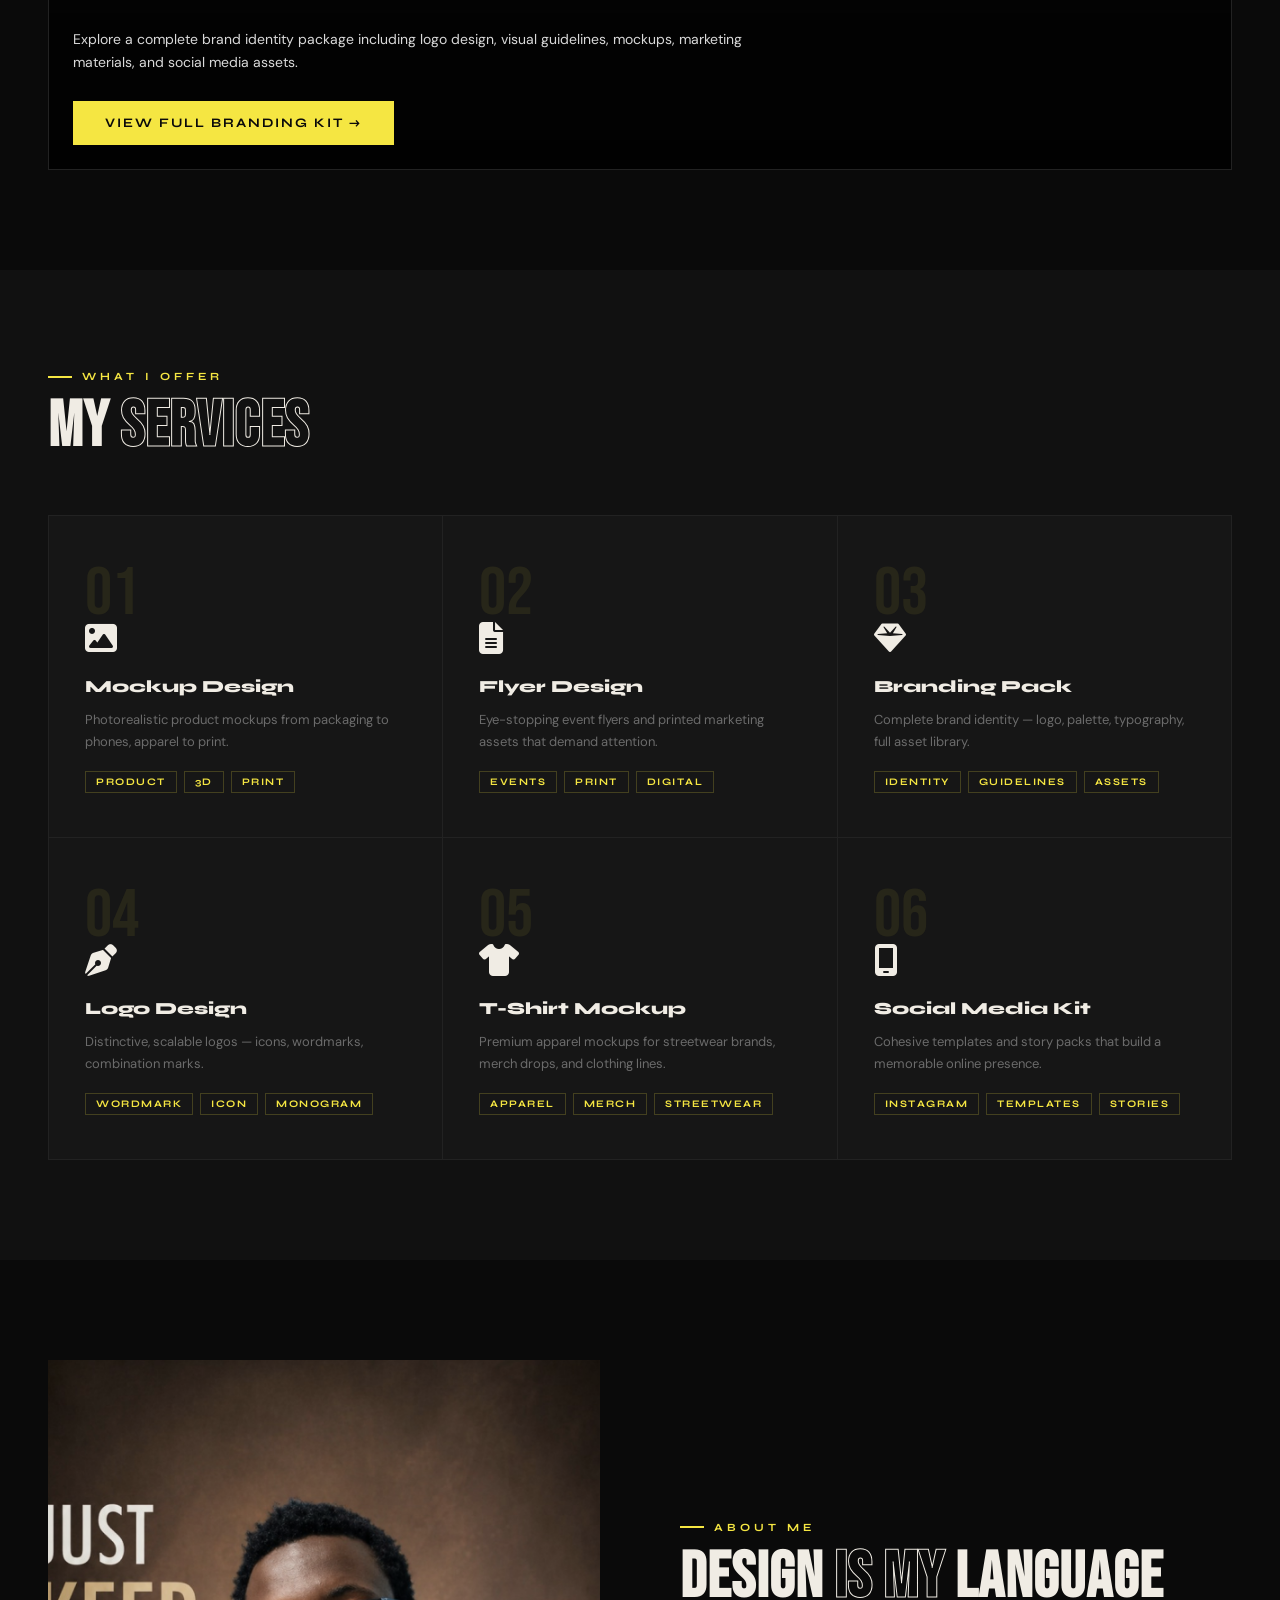
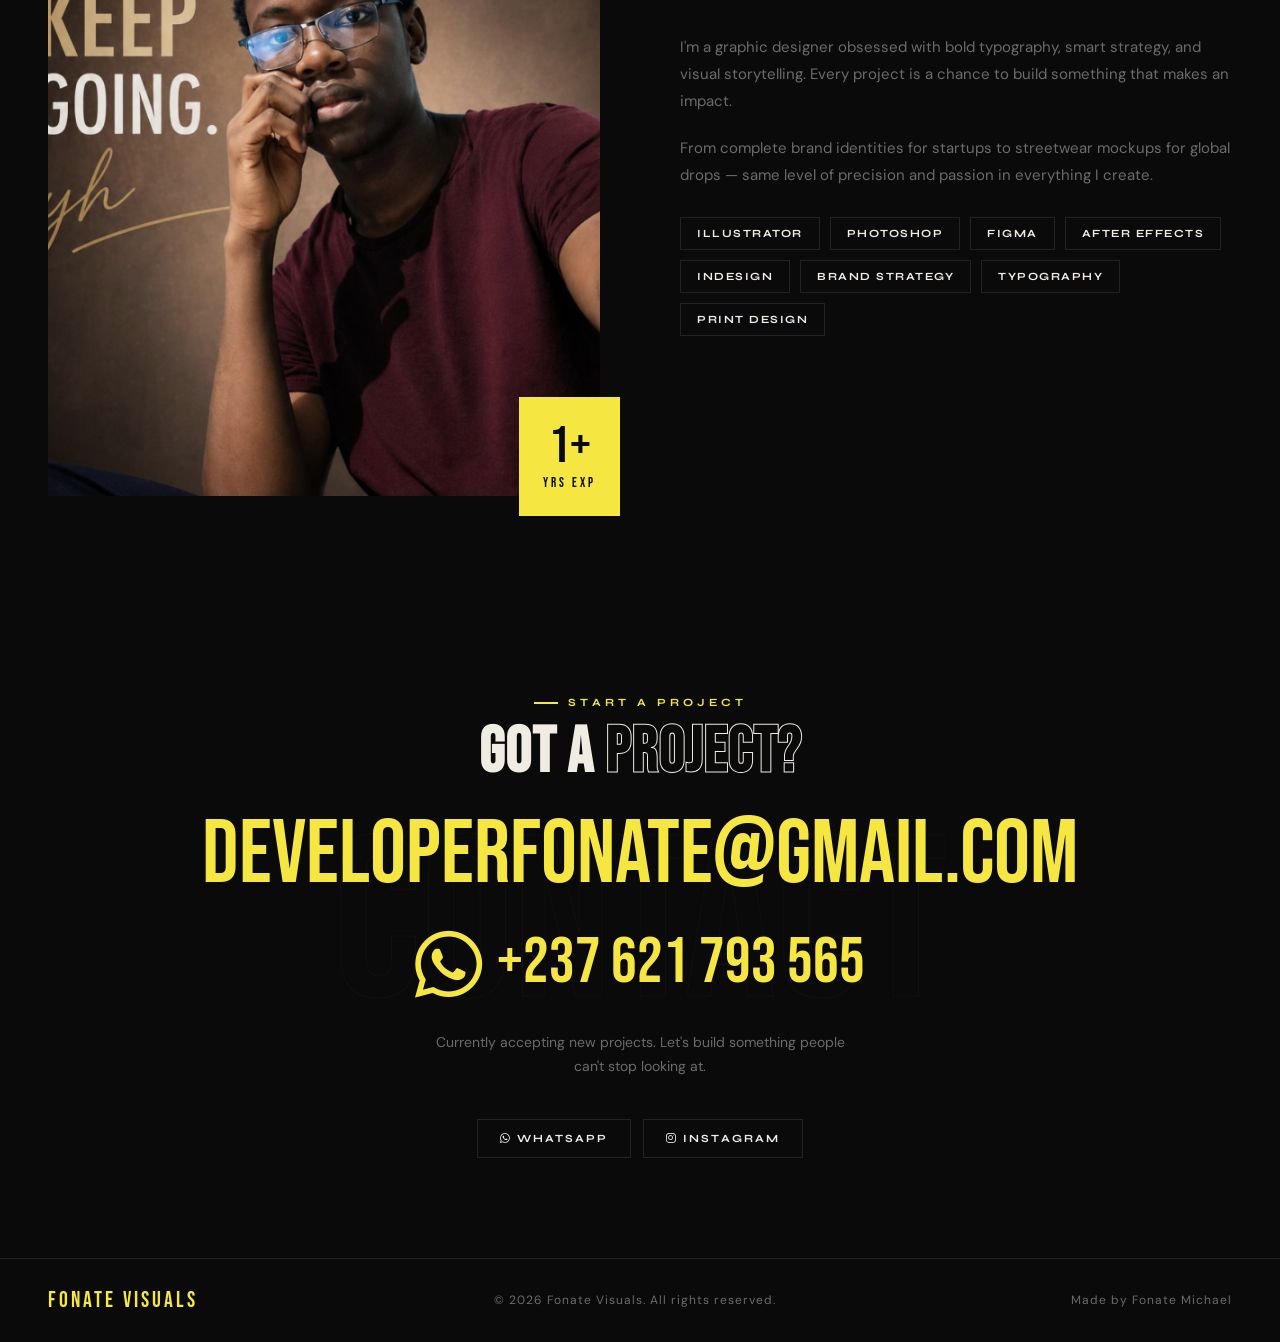
==== commit 882c7317: "removed slash" ====
--- a/index.html
+++ b/index.html
@@ -4,13 +4,32 @@
 <meta charset="UTF-8"/>
 <meta name="viewport" content="width=device-width, initial-scale=1.0"/>
 <title>FONATE VISUALS — Design Portfolio</title>
+<meta name="description" content="Crafting bold identities, striking visuals, and unforgettable brand experiences. Professional graphic designer specializing in branding, logo design, mockups, and visual identity."/>
+<meta name="keywords" content="graphic design, branding, logo design, mockup design, flyer design, t-shirt mockup, social media design, visual identity, Fonate Visuals, Fonate Michael"/>
+<meta name="author" content="Fonate Michael"/>
+<meta name="robots" content="index, follow"/>
+<link rel="canonical" href="https://fonate-visuals.vercel.app"/>
+<meta property="og:type" content="website"/>
+<meta property="og:title" content="FONATE VISUALS — Visual Design Studio"/>
+<meta property="og:description" content="Crafting bold identities, striking visuals, and unforgettable brand experiences. Professional graphic designer specializing in branding, logo design, mockups, and visual identity."/>
+<meta property="og:image" content="https://fonate-visuals.vercel.app/Images/main-images/me.png"/>
+<meta property="og:image:alt" content="Fonate Michael - Graphic Designer"/>
+<meta property="og:image:width" content="1200"/>
+<meta property="og:image:height" content="630"/>
+<meta property="og:url" content="https://fonate-visuals.vercel.app"/>
+<meta property="og:site_name" content="FONATE VISUALS"/>
+<meta name="twitter:card" content="summary_large_image"/>
+<meta name="twitter:title" content="FONATE VISUALS — Visual Design Studio"/>
+<meta name="twitter:description" content="Crafting bold identities, striking visuals, and unforgettable brand experiences. Professional graphic designer specializing in branding, logo design, mockups, and visual identity."/>
+<meta name="twitter:image" content="https://fonate-visuals.vercel.app/Images/main-images/me.png"/>
+<meta name="twitter:image:alt" content="Fonate Michael - Graphic Designer"/>
+<meta name="twitter:creator" content="@developerfonate"/>
 <link href="https://fonts.googleapis.com/css2?family=Bebas+Neue&family=Syne:wght@400;700;800&family=DM+Sans:ital,wght@0,300;0,400;1,300&display=swap" rel="stylesheet"/>
 <link rel="stylesheet" href="https://cdnjs.cloudflare.com/ajax/libs/font-awesome/6.5.1/css/all.min.css"/>
 <link rel="stylesheet" href="styles.css"/>
 </head>
 <body>
 
-<div id="loader"><div class="loader-text">FONATE VISUALS</div><div class="loader-bar"></div></div>
 <div id="cursor"></div>
 <div id="cursor-ring"></div>
 
--- a/styles.css
+++ b/styles.css
@@ -11,12 +11,6 @@
 @media(hover:none){#cursor,#cursor-ring{display:none!important;}}
 #cursor{width:12px;height:12px;background:var(--accent);border-radius:50%;position:fixed;top:0;left:0;pointer-events:none;z-index:9999;mix-blend-mode:difference;}
 #cursor-ring{width:40px;height:40px;border:1.5px solid var(--accent);border-radius:50%;position:fixed;top:0;left:0;pointer-events:none;z-index:9998;transition:transform .4s cubic-bezier(.17,.67,.35,.99),width .3s,height .3s;mix-blend-mode:difference;}
-
-#loader{position:fixed;inset:0;background:var(--bg);z-index:10000;display:flex;align-items:center;justify-content:center;flex-direction:column;gap:24px;}
-.loader-text{font-family:'Bebas Neue',sans-serif;font-size:clamp(48px,12vw,80px);letter-spacing:8px;color:var(--accent);}
-.loader-bar{width:min(200px,60vw);height:2px;background:var(--border);position:relative;overflow:hidden;}
-.loader-bar::after{content:'';position:absolute;top:0;left:-100%;width:100%;height:100%;background:var(--accent);animation:load 1.6s ease forwards;}
-@keyframes load{to{left:0;}}
 
 nav{position:fixed;top:0;left:0;right:0;z-index:200;height:var(--nav-h);display:flex;align-items:center;justify-content:space-between;padding:0 24px;backdrop-filter:blur(20px);background:rgba(10,10,10,.85);border-bottom:1px solid var(--border);}
 .nav-logo{font-family:'Bebas Neue',sans-serif;font-size:26px;letter-spacing:3px;color:var(--accent);}
